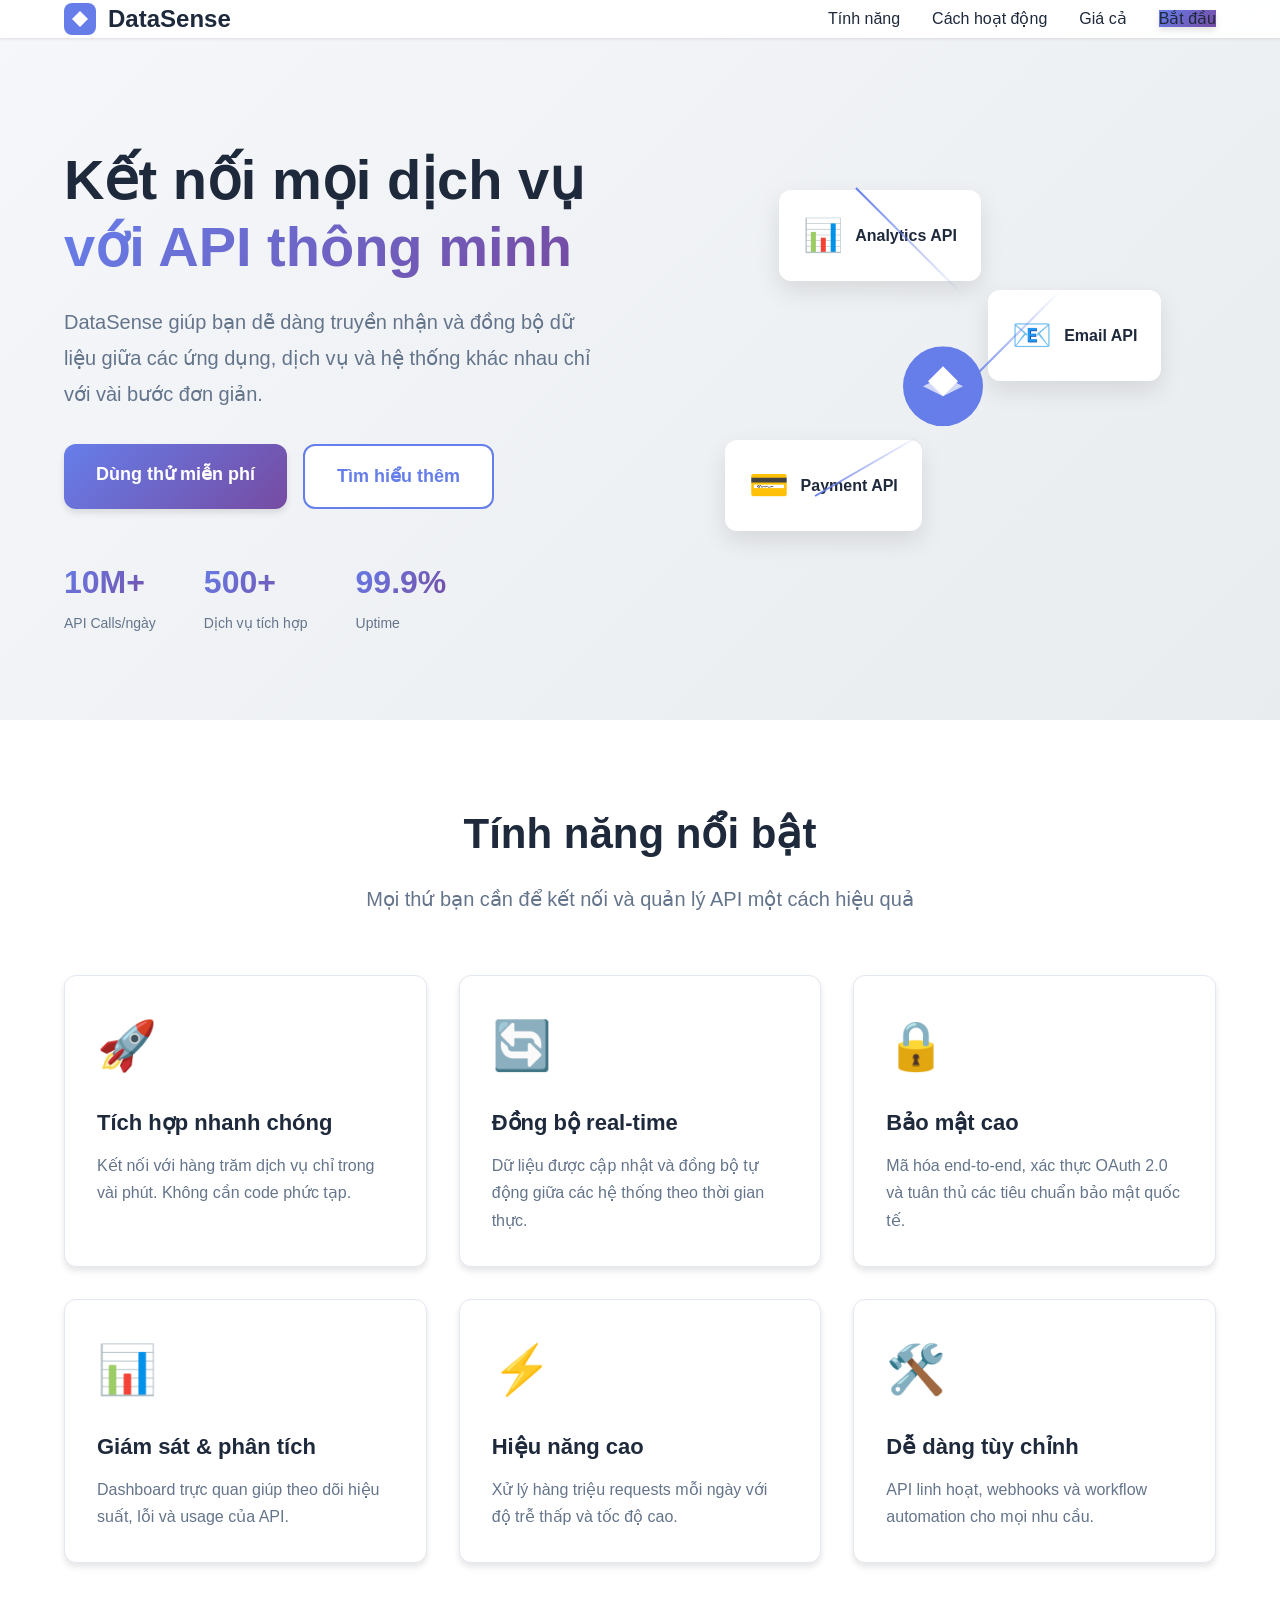
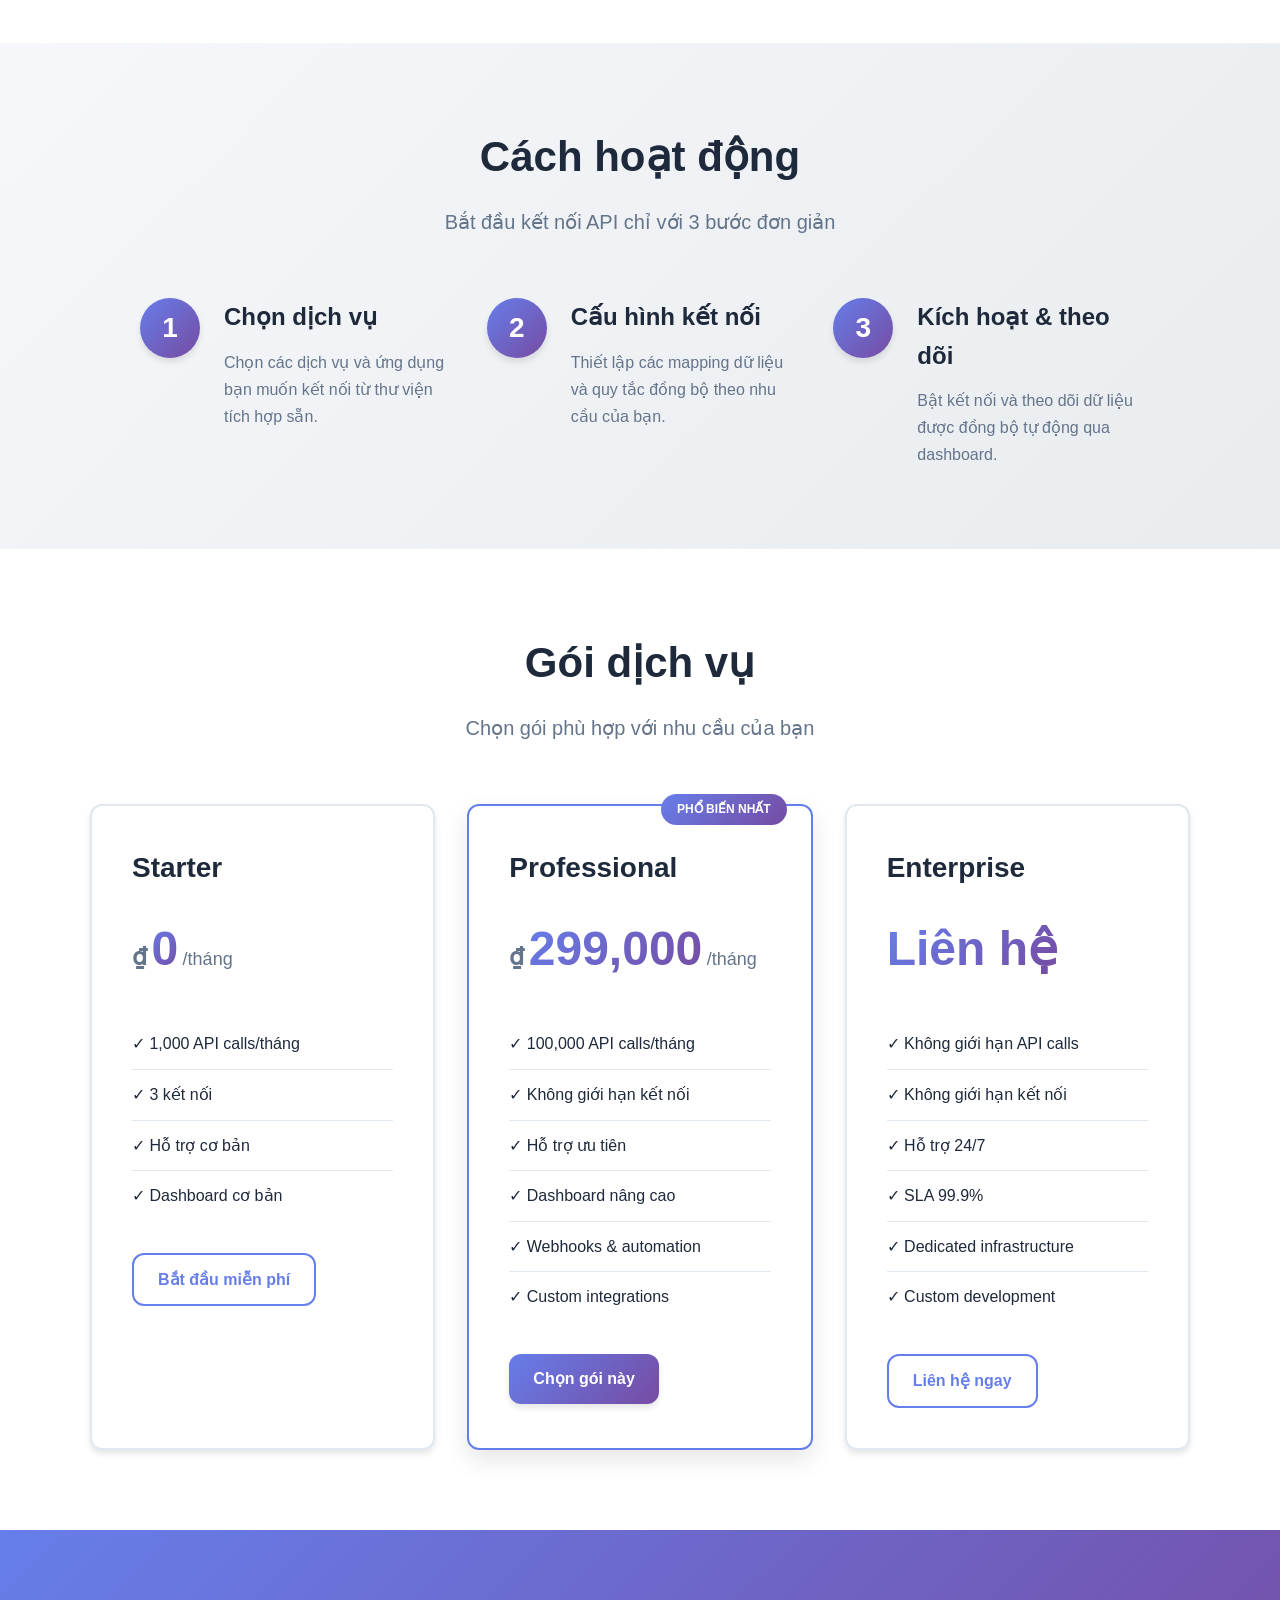
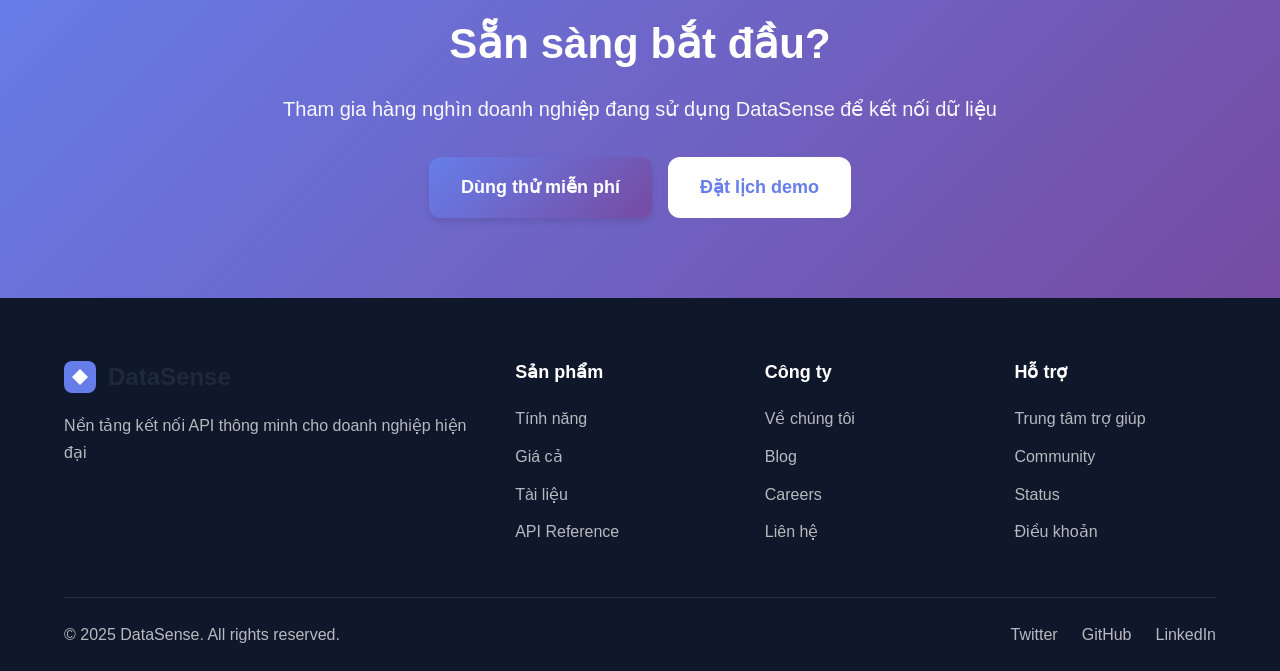
==== index.html @ d4fb87ed "Add modern landing page for DataSense API service - Create responsive landing page with modern desig" ====
<!DOCTYPE html>
<html lang="vi">
<head>
    <meta charset="UTF-8">
    <meta name="viewport" content="width=device-width, initial-scale=1.0">
    <meta name="description" content="Nền tảng kết nối API giúp liên kết và đồng bộ dữ liệu giữa nhiều dịch vụ một cách dễ dàng">
    <title>DataSense - Kết nối API thông minh</title>
    <link rel="stylesheet" href="styles.css">
</head>
<body>
    <!-- Header -->
    <header>
        <nav class="container">
            <div class="logo">
                <svg width="32" height="32" viewBox="0 0 32 32" fill="none">
                    <rect width="32" height="32" rx="8" fill="url(#gradient)"/>
                    <path d="M16 8L24 16L16 24L8 16L16 8Z" fill="white"/>
                    <defs>
                        <linearGradient id="gradient" x1="0" y1="0" x2="32" y2="32">
                            <stop offset="0%" stop-color="#667eea"/>
                            <stop offset="100%" stop-color="#764ba2"/>
                        </linearGradient>
                    </defs>
                </svg>
                <span>DataSense</span>
            </div>
            <ul class="nav-links">
                <li><a href="#features">Tính năng</a></li>
                <li><a href="#how-it-works">Cách hoạt động</a></li>
                <li><a href="#pricing">Giá cả</a></li>
                <li><a href="#contact" class="btn-primary">Bắt đầu</a></li>
            </ul>
        </nav>
    </header>

    <!-- Hero Section -->
    <section class="hero">
        <div class="container">
            <div class="hero-content">
                <h1 class="hero-title">
                    Kết nối mọi dịch vụ<br>
                    <span class="gradient-text">với API thông minh</span>
                </h1>
                <p class="hero-description">
                    DataSense giúp bạn dễ dàng truyền nhận và đồng bộ dữ liệu giữa các ứng dụng,
                    dịch vụ và hệ thống khác nhau chỉ với vài bước đơn giản.
                </p>
                <div class="hero-buttons">
                    <a href="#contact" class="btn btn-primary btn-large">Dùng thử miễn phí</a>
                    <a href="#how-it-works" class="btn btn-secondary btn-large">Tìm hiểu thêm</a>
                </div>
                <div class="hero-stats">
                    <div class="stat">
                        <div class="stat-number">10M+</div>
                        <div class="stat-label">API Calls/ngày</div>
                    </div>
                    <div class="stat">
                        <div class="stat-number">500+</div>
                        <div class="stat-label">Dịch vụ tích hợp</div>
                    </div>
                    <div class="stat">
                        <div class="stat-number">99.9%</div>
                        <div class="stat-label">Uptime</div>
                    </div>
                </div>
            </div>
            <div class="hero-visual">
                <div class="floating-card card-1">
                    <div class="card-icon">📊</div>
                    <div class="card-text">Analytics API</div>
                </div>
                <div class="floating-card card-2">
                    <div class="card-icon">💳</div>
                    <div class="card-text">Payment API</div>
                </div>
                <div class="floating-card card-3">
                    <div class="card-icon">📧</div>
                    <div class="card-text">Email API</div>
                </div>
                <div class="connection-line line-1"></div>
                <div class="connection-line line-2"></div>
                <div class="connection-line line-3"></div>
                <div class="center-hub">
                    <svg width="80" height="80" viewBox="0 0 80 80" fill="none">
                        <circle cx="40" cy="40" r="40" fill="url(#hubGradient)"/>
                        <path d="M40 20L55 35L40 50L25 35L40 20Z" fill="white"/>
                        <path d="M40 30L60 40L40 50L20 40L40 30Z" fill="white" opacity="0.7"/>
                        <defs>
                            <linearGradient id="hubGradient" x1="0" y1="0" x2="80" y2="80">
                                <stop offset="0%" stop-color="#667eea"/>
                                <stop offset="100%" stop-color="#764ba2"/>
                            </linearGradient>
                        </defs>
                    </svg>
                </div>
            </div>
        </div>
    </section>

    <!-- Features Section -->
    <section id="features" class="features">
        <div class="container">
            <h2 class="section-title">Tính năng nổi bật</h2>
            <p class="section-description">
                Mọi thứ bạn cần để kết nối và quản lý API một cách hiệu quả
            </p>
            <div class="features-grid">
                <div class="feature-card">
                    <div class="feature-icon">🚀</div>
                    <h3>Tích hợp nhanh chóng</h3>
                    <p>Kết nối với hàng trăm dịch vụ chỉ trong vài phút. Không cần code phức tạp.</p>
                </div>
                <div class="feature-card">
                    <div class="feature-icon">🔄</div>
                    <h3>Đồng bộ real-time</h3>
                    <p>Dữ liệu được cập nhật và đồng bộ tự động giữa các hệ thống theo thời gian thực.</p>
                </div>
                <div class="feature-card">
                    <div class="feature-icon">🔒</div>
                    <h3>Bảo mật cao</h3>
                    <p>Mã hóa end-to-end, xác thực OAuth 2.0 và tuân thủ các tiêu chuẩn bảo mật quốc tế.</p>
                </div>
                <div class="feature-card">
                    <div class="feature-icon">📊</div>
                    <h3>Giám sát & phân tích</h3>
                    <p>Dashboard trực quan giúp theo dõi hiệu suất, lỗi và usage của API.</p>
                </div>
                <div class="feature-card">
                    <div class="feature-icon">⚡</div>
                    <h3>Hiệu năng cao</h3>
                    <p>Xử lý hàng triệu requests mỗi ngày với độ trễ thấp và tốc độ cao.</p>
                </div>
                <div class="feature-card">
                    <div class="feature-icon">🛠️</div>
                    <h3>Dễ dàng tùy chỉnh</h3>
                    <p>API linh hoạt, webhooks và workflow automation cho mọi nhu cầu.</p>
                </div>
            </div>
        </div>
    </section>

    <!-- How It Works Section -->
    <section id="how-it-works" class="how-it-works">
        <div class="container">
            <h2 class="section-title">Cách hoạt động</h2>
            <p class="section-description">
                Bắt đầu kết nối API chỉ với 3 bước đơn giản
            </p>
            <div class="steps">
                <div class="step">
                    <div class="step-number">1</div>
                    <div class="step-content">
                        <h3>Chọn dịch vụ</h3>
                        <p>Chọn các dịch vụ và ứng dụng bạn muốn kết nối từ thư viện tích hợp sẵn.</p>
                    </div>
                </div>
                <div class="step">
                    <div class="step-number">2</div>
                    <div class="step-content">
                        <h3>Cấu hình kết nối</h3>
                        <p>Thiết lập các mapping dữ liệu và quy tắc đồng bộ theo nhu cầu của bạn.</p>
                    </div>
                </div>
                <div class="step">
                    <div class="step-number">3</div>
                    <div class="step-content">
                        <h3>Kích hoạt & theo dõi</h3>
                        <p>Bật kết nối và theo dõi dữ liệu được đồng bộ tự động qua dashboard.</p>
                    </div>
                </div>
            </div>
        </div>
    </section>

    <!-- Pricing Section -->
    <section id="pricing" class="pricing">
        <div class="container">
            <h2 class="section-title">Gói dịch vụ</h2>
            <p class="section-description">
                Chọn gói phù hợp với nhu cầu của bạn
            </p>
            <div class="pricing-grid">
                <div class="pricing-card">
                    <h3>Starter</h3>
                    <div class="price">
                        <span class="currency">₫</span>
                        <span class="amount">0</span>
                        <span class="period">/tháng</span>
                    </div>
                    <ul class="features-list">
                        <li>✓ 1,000 API calls/tháng</li>
                        <li>✓ 3 kết nối</li>
                        <li>✓ Hỗ trợ cơ bản</li>
                        <li>✓ Dashboard cơ bản</li>
                    </ul>
                    <a href="#contact" class="btn btn-secondary">Bắt đầu miễn phí</a>
                </div>
                <div class="pricing-card featured">
                    <div class="badge">Phổ biến nhất</div>
                    <h3>Professional</h3>
                    <div class="price">
                        <span class="currency">₫</span>
                        <span class="amount">299,000</span>
                        <span class="period">/tháng</span>
                    </div>
                    <ul class="features-list">
                        <li>✓ 100,000 API calls/tháng</li>
                        <li>✓ Không giới hạn kết nối</li>
                        <li>✓ Hỗ trợ ưu tiên</li>
                        <li>✓ Dashboard nâng cao</li>
                        <li>✓ Webhooks & automation</li>
                        <li>✓ Custom integrations</li>
                    </ul>
                    <a href="#contact" class="btn btn-primary">Chọn gói này</a>
                </div>
                <div class="pricing-card">
                    <h3>Enterprise</h3>
                    <div class="price">
                        <span class="amount">Liên hệ</span>
                    </div>
                    <ul class="features-list">
                        <li>✓ Không giới hạn API calls</li>
                        <li>✓ Không giới hạn kết nối</li>
                        <li>✓ Hỗ trợ 24/7</li>
                        <li>✓ SLA 99.9%</li>
                        <li>✓ Dedicated infrastructure</li>
                        <li>✓ Custom development</li>
                    </ul>
                    <a href="#contact" class="btn btn-secondary">Liên hệ ngay</a>
                </div>
            </div>
        </div>
    </section>

    <!-- CTA Section -->
    <section id="contact" class="cta">
        <div class="container">
            <h2>Sẵn sàng bắt đầu?</h2>
            <p>Tham gia hàng nghìn doanh nghiệp đang sử dụng DataSense để kết nối dữ liệu</p>
            <div class="cta-buttons">
                <a href="#" class="btn btn-primary btn-large">Dùng thử miễn phí</a>
                <a href="#" class="btn btn-white btn-large">Đặt lịch demo</a>
            </div>
        </div>
    </section>

    <!-- Footer -->
    <footer>
        <div class="container">
            <div class="footer-content">
                <div class="footer-section">
                    <div class="logo">
                        <svg width="32" height="32" viewBox="0 0 32 32" fill="none">
                            <rect width="32" height="32" rx="8" fill="url(#footerGradient)"/>
                            <path d="M16 8L24 16L16 24L8 16L16 8Z" fill="white"/>
                            <defs>
                                <linearGradient id="footerGradient" x1="0" y1="0" x2="32" y2="32">
                                    <stop offset="0%" stop-color="#667eea"/>
                                    <stop offset="100%" stop-color="#764ba2"/>
                                </linearGradient>
                            </defs>
                        </svg>
                        <span>DataSense</span>
                    </div>
                    <p>Nền tảng kết nối API thông minh cho doanh nghiệp hiện đại</p>
                </div>
                <div class="footer-section">
                    <h4>Sản phẩm</h4>
                    <ul>
                        <li><a href="#features">Tính năng</a></li>
                        <li><a href="#pricing">Giá cả</a></li>
                        <li><a href="#">Tài liệu</a></li>
                        <li><a href="#">API Reference</a></li>
                    </ul>
                </div>
                <div class="footer-section">
                    <h4>Công ty</h4>
                    <ul>
                        <li><a href="#">Về chúng tôi</a></li>
                        <li><a href="#">Blog</a></li>
                        <li><a href="#">Careers</a></li>
                        <li><a href="#">Liên hệ</a></li>
                    </ul>
                </div>
                <div class="footer-section">
                    <h4>Hỗ trợ</h4>
                    <ul>
                        <li><a href="#">Trung tâm trợ giúp</a></li>
                        <li><a href="#">Community</a></li>
                        <li><a href="#">Status</a></li>
                        <li><a href="#">Điều khoản</a></li>
                    </ul>
                </div>
            </div>
            <div class="footer-bottom">
                <p>&copy; 2025 DataSense. All rights reserved.</p>
                <div class="social-links">
                    <a href="#">Twitter</a>
                    <a href="#">GitHub</a>
                    <a href="#">LinkedIn</a>
                </div>
            </div>
        </div>
    </footer>

    <script src="script.js"></script>
</body>
</html>
---- styles.css ----
/* Reset & Base Styles */
* {
    margin: 0;
    padding: 0;
    box-sizing: border-box;
}

:root {
    --primary-color: #667eea;
    --secondary-color: #764ba2;
    --dark-bg: #0f172a;
    --light-bg: #f8fafc;
    --text-dark: #1e293b;
    --text-light: #64748b;
    --white: #ffffff;
    --border-radius: 12px;
    --shadow-sm: 0 1px 3px rgba(0, 0, 0, 0.1);
    --shadow-md: 0 4px 6px rgba(0, 0, 0, 0.1);
    --shadow-lg: 0 10px 25px rgba(0, 0, 0, 0.1);
    --shadow-xl: 0 20px 40px rgba(0, 0, 0, 0.15);
}

body {
    font-family: -apple-system, BlinkMacSystemFont, 'Segoe UI', Roboto, 'Helvetica Neue', Arial, sans-serif;
    line-height: 1.6;
    color: var(--text-dark);
    background: var(--white);
    overflow-x: hidden;
}

.container {
    max-width: 1200px;
    margin: 0 auto;
    padding: 0 24px;
}

/* Header & Navigation */
header {
    position: fixed;
    top: 0;
    left: 0;
    right: 0;
    background: rgba(255, 255, 255, 0.95);
    backdrop-filter: blur(10px);
    box-shadow: var(--shadow-sm);
    z-index: 1000;
    transition: all 0.3s ease;
}

nav {
    display: flex;
    justify-content: space-between;
    align-items: center;
    padding: 16px 24px;
}

.logo {
    display: flex;
    align-items: center;
    gap: 12px;
    font-size: 24px;
    font-weight: 700;
    color: var(--text-dark);
}

.nav-links {
    display: flex;
    list-style: none;
    gap: 32px;
    align-items: center;
}

.nav-links a {
    text-decoration: none;
    color: var(--text-dark);
    font-weight: 500;
    transition: color 0.3s ease;
}

.nav-links a:hover {
    color: var(--primary-color);
}

/* Buttons */
.btn {
    display: inline-block;
    padding: 12px 24px;
    border-radius: var(--border-radius);
    text-decoration: none;
    font-weight: 600;
    transition: all 0.3s ease;
    border: none;
    cursor: pointer;
    text-align: center;
}

.btn-primary {
    background: linear-gradient(135deg, var(--primary-color), var(--secondary-color));
    color: var(--white);
    box-shadow: var(--shadow-md);
}

.btn-primary:hover {
    transform: translateY(-2px);
    box-shadow: var(--shadow-lg);
}

.btn-secondary {
    background: var(--white);
    color: var(--primary-color);
    border: 2px solid var(--primary-color);
}

.btn-secondary:hover {
    background: var(--primary-color);
    color: var(--white);
}

.btn-white {
    background: var(--white);
    color: var(--primary-color);
}

.btn-white:hover {
    background: rgba(255, 255, 255, 0.9);
}

.btn-large {
    padding: 16px 32px;
    font-size: 18px;
}

/* Hero Section */
.hero {
    padding: 140px 0 80px;
    background: linear-gradient(135deg, #f5f7fa 0%, #e9ecef 100%);
    position: relative;
    overflow: hidden;
}

.hero .container {
    display: grid;
    grid-template-columns: 1fr 1fr;
    gap: 60px;
    align-items: center;
}

.hero-title {
    font-size: 56px;
    font-weight: 800;
    line-height: 1.2;
    margin-bottom: 24px;
    color: var(--text-dark);
}

.gradient-text {
    background: linear-gradient(135deg, var(--primary-color), var(--secondary-color));
    -webkit-background-clip: text;
    -webkit-text-fill-color: transparent;
    background-clip: text;
}

.hero-description {
    font-size: 20px;
    color: var(--text-light);
    margin-bottom: 32px;
    line-height: 1.8;
}

.hero-buttons {
    display: flex;
    gap: 16px;
    margin-bottom: 48px;
}

.hero-stats {
    display: flex;
    gap: 48px;
}

.stat {
    text-align: left;
}

.stat-number {
    font-size: 32px;
    font-weight: 800;
    color: var(--text-dark);
    background: linear-gradient(135deg, var(--primary-color), var(--secondary-color));
    -webkit-background-clip: text;
    -webkit-text-fill-color: transparent;
    background-clip: text;
}

.stat-label {
    font-size: 14px;
    color: var(--text-light);
    margin-top: 4px;
}

/* Hero Visual */
.hero-visual {
    position: relative;
    height: 500px;
}

.center-hub {
    position: absolute;
    top: 50%;
    left: 50%;
    transform: translate(-50%, -50%);
    animation: pulse 3s ease-in-out infinite;
}

.floating-card {
    position: absolute;
    background: var(--white);
    padding: 20px 24px;
    border-radius: var(--border-radius);
    box-shadow: var(--shadow-lg);
    display: flex;
    align-items: center;
    gap: 12px;
    animation: float 3s ease-in-out infinite;
}

.card-1 {
    top: 10%;
    left: 20%;
    animation-delay: 0s;
}

.card-2 {
    top: 60%;
    left: 10%;
    animation-delay: 1s;
}

.card-3 {
    top: 30%;
    right: 10%;
    animation-delay: 2s;
}

.card-icon {
    font-size: 32px;
}

.card-text {
    font-weight: 600;
    color: var(--text-dark);
}

.connection-line {
    position: absolute;
    height: 2px;
    background: linear-gradient(90deg, var(--primary-color), transparent);
    transform-origin: center;
}

.line-1 {
    top: 20%;
    left: 30%;
    width: 150px;
    transform: rotate(45deg);
    animation: pulse-line 2s ease-in-out infinite;
}

.line-2 {
    top: 65%;
    left: 25%;
    width: 120px;
    transform: rotate(-30deg);
    animation: pulse-line 2s ease-in-out infinite 0.5s;
}

.line-3 {
    top: 40%;
    right: 25%;
    width: 140px;
    transform: rotate(-45deg);
    animation: pulse-line 2s ease-in-out infinite 1s;
}

/* Animations */
@keyframes float {
    0%, 100% {
        transform: translateY(0);
    }
    50% {
        transform: translateY(-20px);
    }
}

@keyframes pulse {
    0%, 100% {
        transform: translate(-50%, -50%) scale(1);
    }
    50% {
        transform: translate(-50%, -50%) scale(1.05);
    }
}

@keyframes pulse-line {
    0%, 100% {
        opacity: 0.3;
    }
    50% {
        opacity: 1;
    }
}

/* Sections */
section {
    padding: 80px 0;
}

.section-title {
    font-size: 42px;
    font-weight: 800;
    text-align: center;
    margin-bottom: 16px;
    color: var(--text-dark);
}

.section-description {
    font-size: 20px;
    color: var(--text-light);
    text-align: center;
    margin-bottom: 60px;
    max-width: 600px;
    margin-left: auto;
    margin-right: auto;
}

/* Features Section */
.features {
    background: var(--white);
}

.features-grid {
    display: grid;
    grid-template-columns: repeat(3, 1fr);
    gap: 32px;
}

.feature-card {
    padding: 32px;
    background: var(--white);
    border-radius: var(--border-radius);
    box-shadow: var(--shadow-md);
    transition: all 0.3s ease;
    border: 1px solid #e2e8f0;
}

.feature-card:hover {
    transform: translateY(-8px);
    box-shadow: var(--shadow-xl);
}

.feature-icon {
    font-size: 48px;
    margin-bottom: 20px;
}

.feature-card h3 {
    font-size: 22px;
    font-weight: 700;
    margin-bottom: 12px;
    color: var(--text-dark);
}

.feature-card p {
    color: var(--text-light);
    line-height: 1.7;
}

/* How It Works Section */
.how-it-works {
    background: linear-gradient(135deg, #f5f7fa 0%, #e9ecef 100%);
}

.steps {
    display: flex;
    gap: 40px;
    max-width: 1000px;
    margin: 0 auto;
}

.step {
    flex: 1;
    display: flex;
    gap: 24px;
}

.step-number {
    width: 60px;
    height: 60px;
    border-radius: 50%;
    background: linear-gradient(135deg, var(--primary-color), var(--secondary-color));
    color: var(--white);
    display: flex;
    align-items: center;
    justify-content: center;
    font-size: 28px;
    font-weight: 800;
    flex-shrink: 0;
    box-shadow: var(--shadow-md);
}

.step-content h3 {
    font-size: 24px;
    font-weight: 700;
    margin-bottom: 12px;
    color: var(--text-dark);
}

.step-content p {
    color: var(--text-light);
    line-height: 1.7;
}

/* Pricing Section */
.pricing {
    background: var(--white);
}

.pricing-grid {
    display: grid;
    grid-template-columns: repeat(3, 1fr);
    gap: 32px;
    max-width: 1100px;
    margin: 0 auto;
}

.pricing-card {
    padding: 40px;
    background: var(--white);
    border-radius: var(--border-radius);
    box-shadow: var(--shadow-md);
    border: 2px solid #e2e8f0;
    position: relative;
    transition: all 0.3s ease;
}

.pricing-card:hover {
    transform: translateY(-8px);
    box-shadow: var(--shadow-xl);
}

.pricing-card.featured {
    border-color: var(--primary-color);
    box-shadow: var(--shadow-lg);
    transform: scale(1.05);
}

.pricing-card.featured:hover {
    transform: scale(1.05) translateY(-8px);
}

.badge {
    position: absolute;
    top: -12px;
    right: 24px;
    background: linear-gradient(135deg, var(--primary-color), var(--secondary-color));
    color: var(--white);
    padding: 6px 16px;
    border-radius: 20px;
    font-size: 12px;
    font-weight: 700;
    text-transform: uppercase;
}

.pricing-card h3 {
    font-size: 28px;
    font-weight: 700;
    margin-bottom: 20px;
    color: var(--text-dark);
}

.price {
    margin-bottom: 32px;
}

.currency {
    font-size: 24px;
    font-weight: 600;
    color: var(--text-light);
}

.amount {
    font-size: 48px;
    font-weight: 800;
    background: linear-gradient(135deg, var(--primary-color), var(--secondary-color));
    -webkit-background-clip: text;
    -webkit-text-fill-color: transparent;
    background-clip: text;
}

.period {
    font-size: 18px;
    color: var(--text-light);
}

.features-list {
    list-style: none;
    margin-bottom: 32px;
}

.features-list li {
    padding: 12px 0;
    color: var(--text-dark);
    border-bottom: 1px solid #e2e8f0;
}

.features-list li:last-child {
    border-bottom: none;
}

/* CTA Section */
.cta {
    background: linear-gradient(135deg, var(--primary-color), var(--secondary-color));
    color: var(--white);
    text-align: center;
}

.cta h2 {
    font-size: 42px;
    font-weight: 800;
    margin-bottom: 16px;
}

.cta p {
    font-size: 20px;
    margin-bottom: 32px;
    opacity: 0.95;
}

.cta-buttons {
    display: flex;
    gap: 16px;
    justify-content: center;
}

/* Footer */
footer {
    background: var(--dark-bg);
    color: var(--white);
    padding: 60px 0 24px;
}

.footer-content {
    display: grid;
    grid-template-columns: 2fr 1fr 1fr 1fr;
    gap: 48px;
    margin-bottom: 40px;
}

.footer-section h4 {
    font-size: 18px;
    font-weight: 700;
    margin-bottom: 20px;
}

.footer-section p {
    color: rgba(255, 255, 255, 0.7);
    line-height: 1.7;
    margin-top: 16px;
}

.footer-section ul {
    list-style: none;
}

.footer-section ul li {
    margin-bottom: 12px;
}

.footer-section ul li a {
    color: rgba(255, 255, 255, 0.7);
    text-decoration: none;
    transition: color 0.3s ease;
}

.footer-section ul li a:hover {
    color: var(--white);
}

.footer-bottom {
    display: flex;
    justify-content: space-between;
    align-items: center;
    padding-top: 24px;
    border-top: 1px solid rgba(255, 255, 255, 0.1);
}

.footer-bottom p {
    color: rgba(255, 255, 255, 0.7);
}

.social-links {
    display: flex;
    gap: 24px;
}

.social-links a {
    color: rgba(255, 255, 255, 0.7);
    text-decoration: none;
    transition: color 0.3s ease;
}

.social-links a:hover {
    color: var(--white);
}

/* Responsive Design */
@media (max-width: 768px) {
    .nav-links {
        display: none;
    }

    .hero .container {
        grid-template-columns: 1fr;
        gap: 40px;
    }

    .hero-visual {
        display: none;
    }

    .hero-title {
        font-size: 36px;
    }

    .hero-description {
        font-size: 18px;
    }

    .hero-buttons {
        flex-direction: column;
    }

    .hero-stats {
        gap: 24px;
    }

    .features-grid {
        grid-template-columns: 1fr;
        gap: 24px;
    }

    .steps {
        flex-direction: column;
        gap: 32px;
    }

    .pricing-grid {
        grid-template-columns: 1fr;
        gap: 24px;
    }

    .pricing-card.featured {
        transform: scale(1);
    }

    .footer-content {
        grid-template-columns: 1fr;
        gap: 32px;
    }

    .footer-bottom {
        flex-direction: column;
        gap: 16px;
        text-align: center;
    }

    .section-title {
        font-size: 32px;
    }

    .section-description {
        font-size: 18px;
    }
}

@media (min-width: 769px) and (max-width: 1024px) {
    .features-grid {
        grid-template-columns: repeat(2, 1fr);
    }

    .pricing-grid {
        grid-template-columns: repeat(2, 1fr);
    }

    .hero-title {
        font-size: 42px;
    }
}
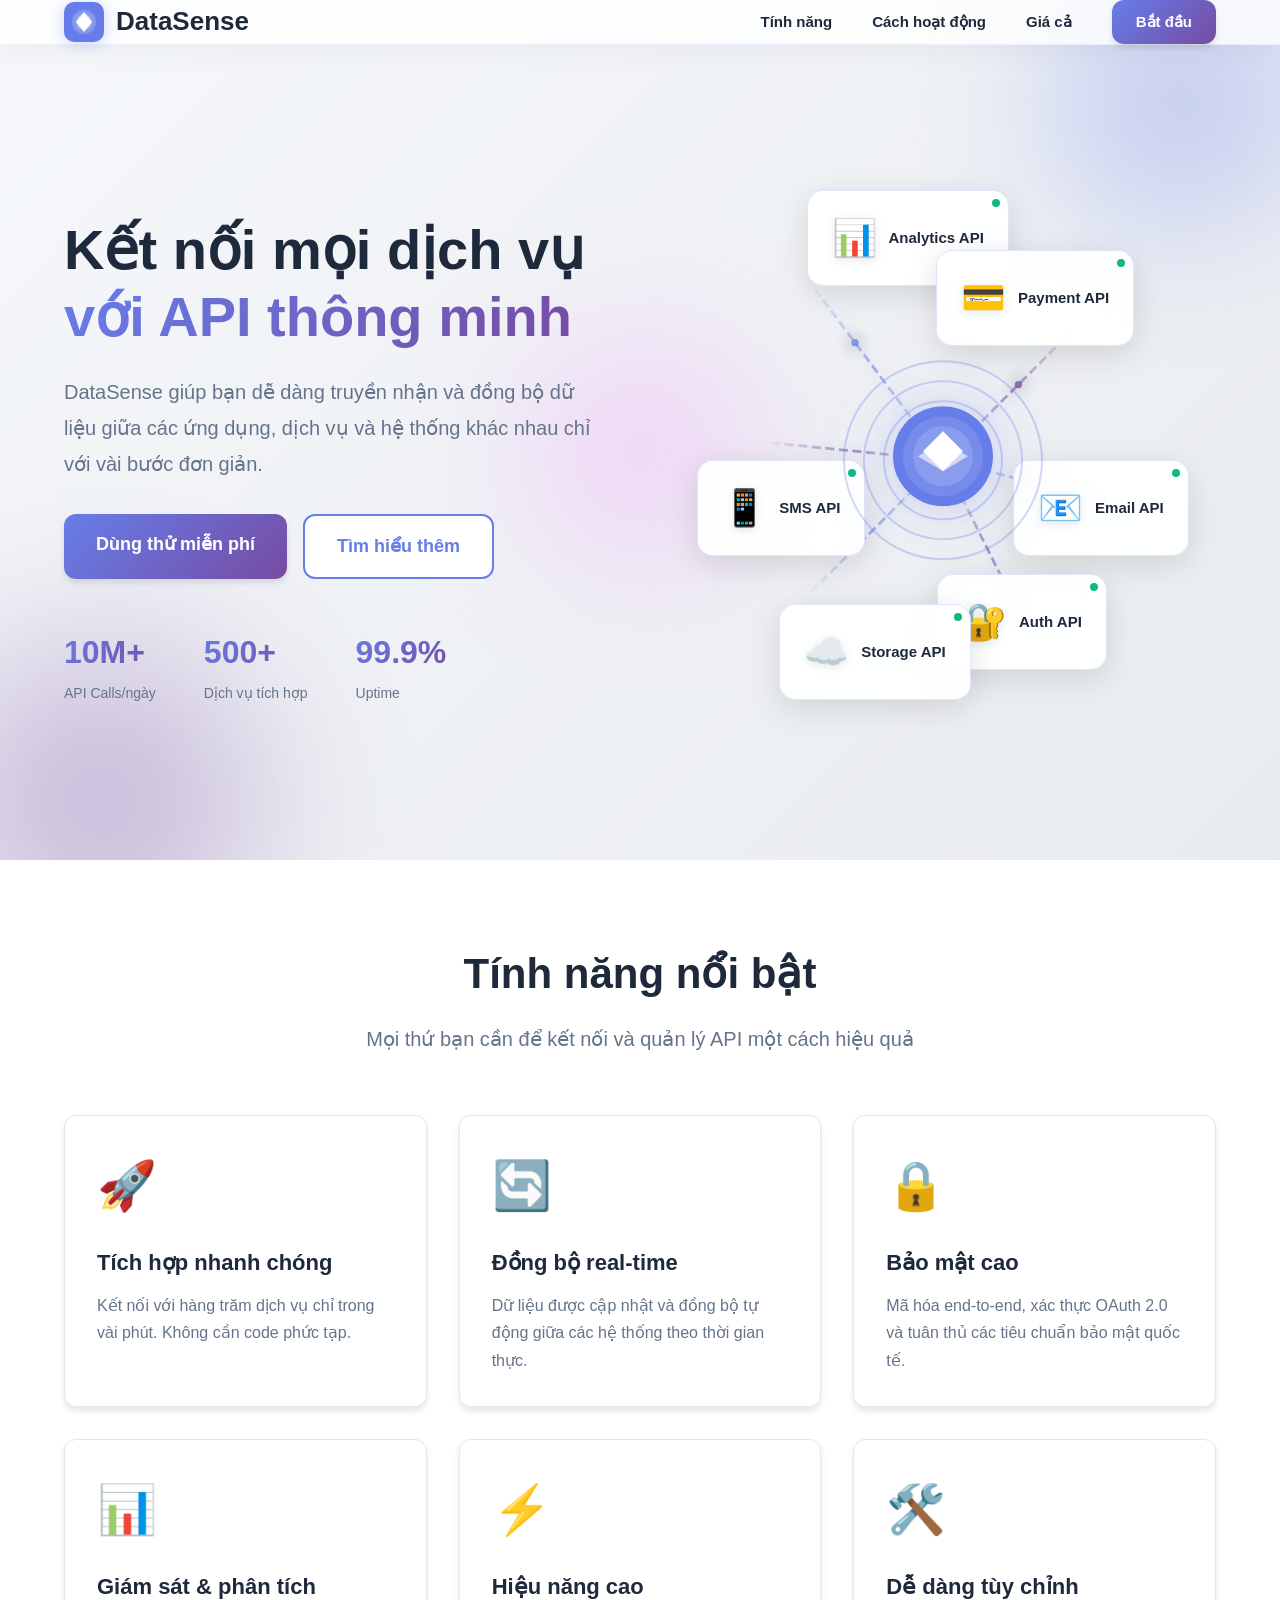
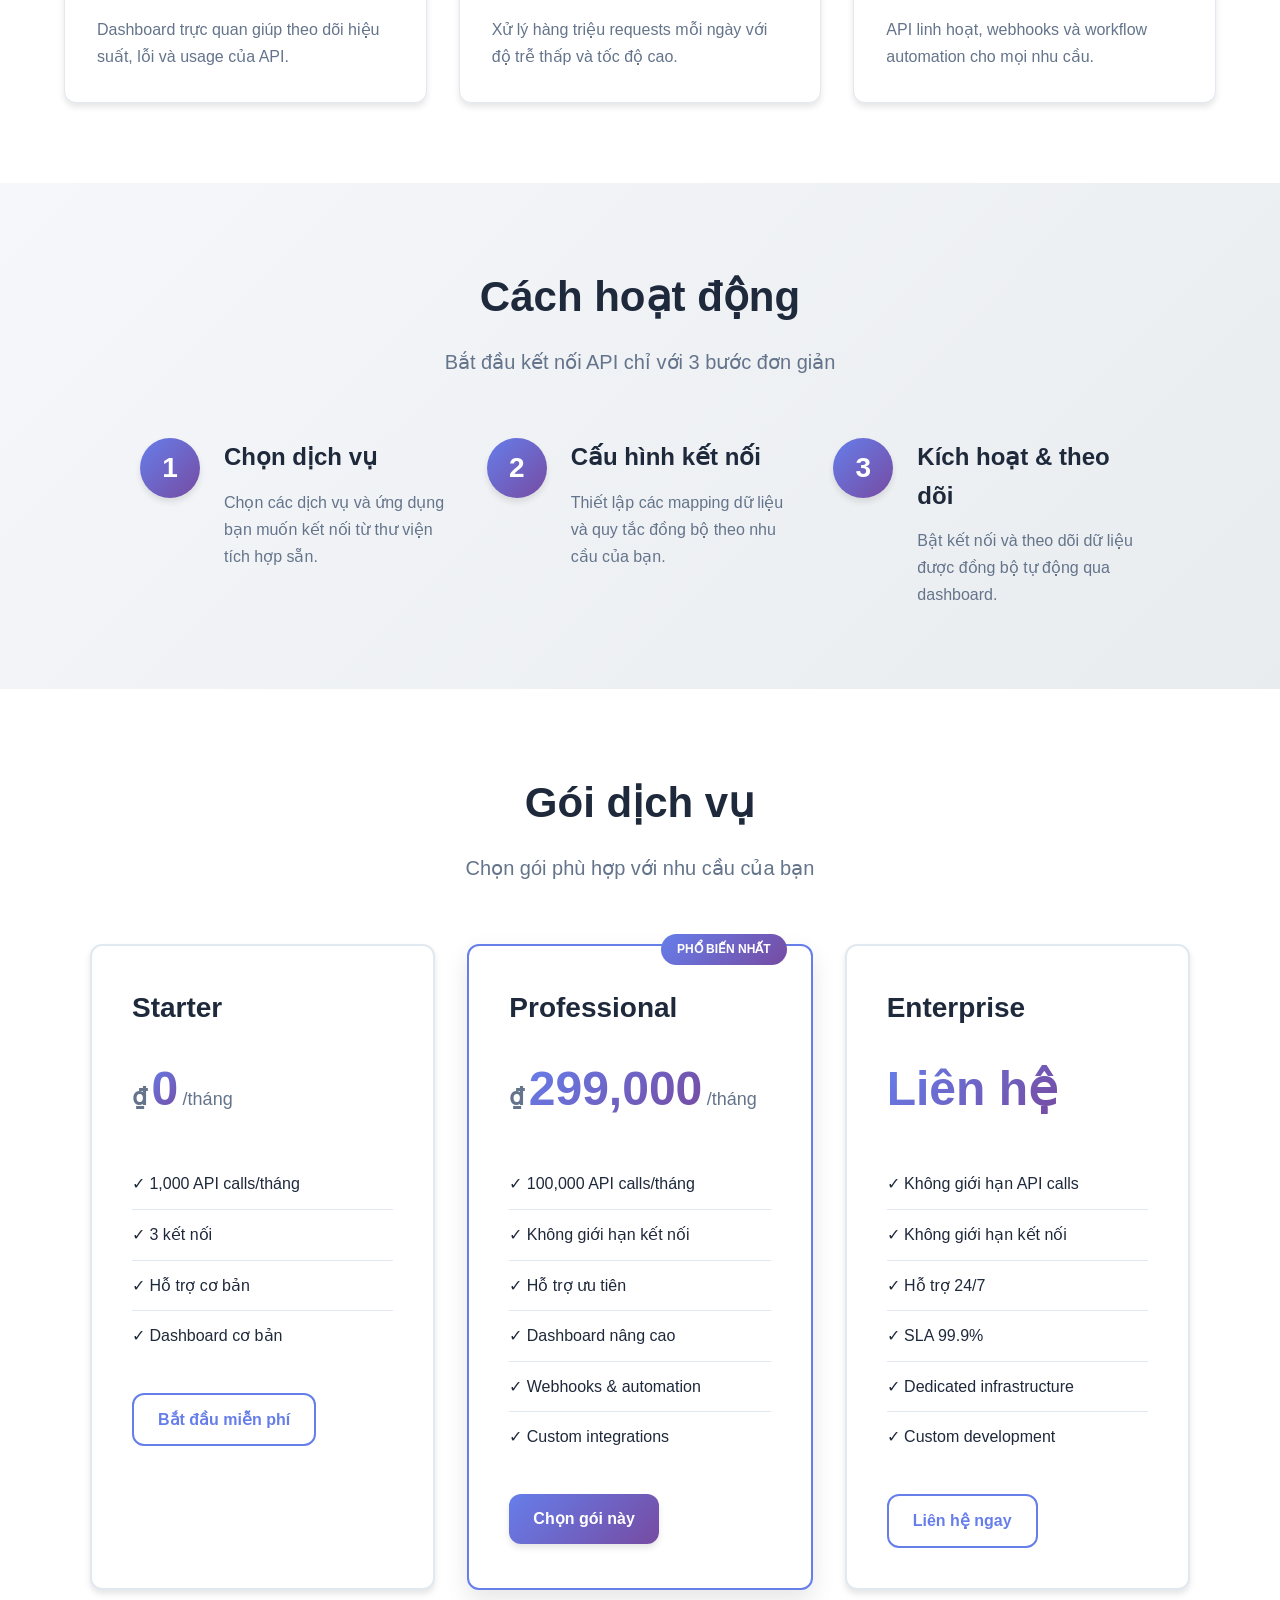
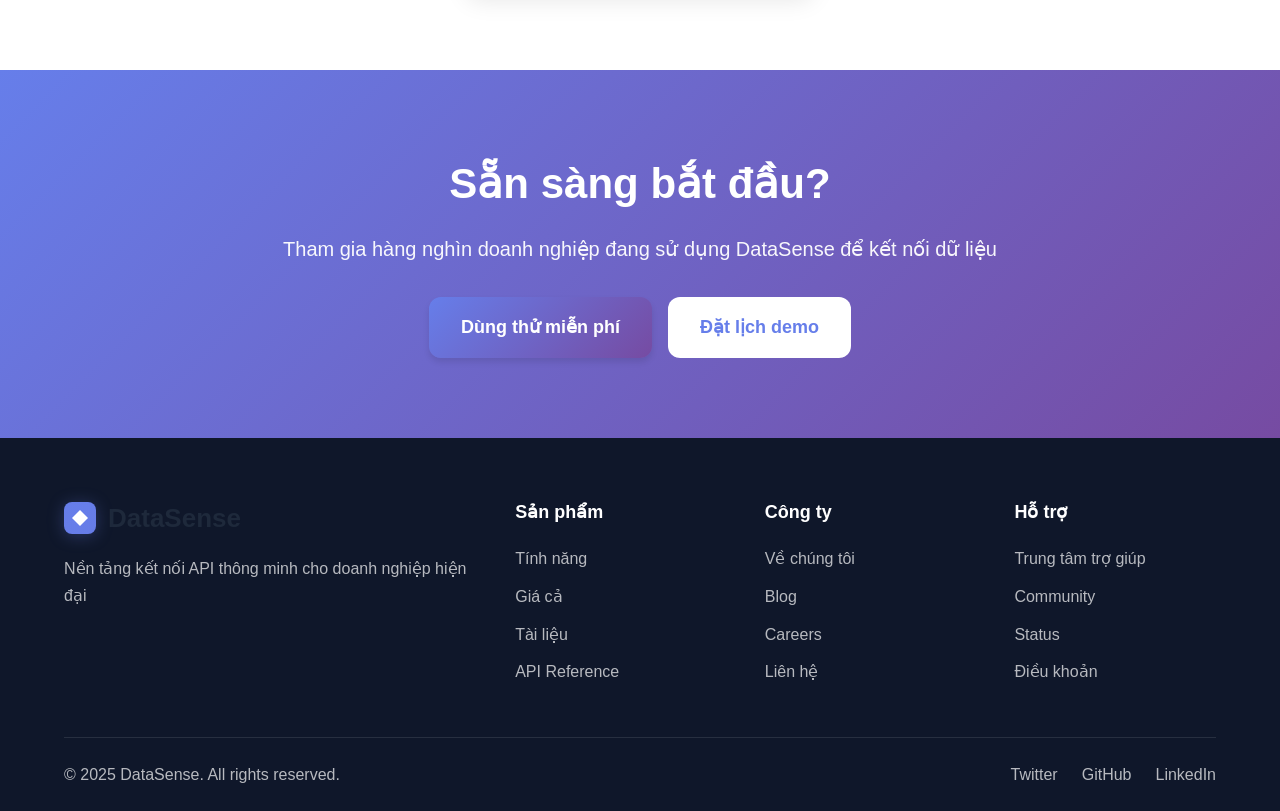
==== commit 88504d41: "Improve navigation, animations, and visual effects Header Improvements: - Enhanced nav header with g" ====
--- a/index.html
+++ b/index.html
@@ -8,15 +8,24 @@
     <link rel="stylesheet" href="styles.css">
 </head>
 <body>
+    <!-- Animated Background -->
+    <div class="animated-background">
+        <div class="gradient-orb orb-1"></div>
+        <div class="gradient-orb orb-2"></div>
+        <div class="gradient-orb orb-3"></div>
+    </div>
+
     <!-- Header -->
     <header>
         <nav class="container">
             <div class="logo">
-                <svg width="32" height="32" viewBox="0 0 32 32" fill="none">
-                    <rect width="32" height="32" rx="8" fill="url(#gradient)"/>
-                    <path d="M16 8L24 16L16 24L8 16L16 8Z" fill="white"/>
+                <svg width="40" height="40" viewBox="0 0 40 40" fill="none">
+                    <rect width="40" height="40" rx="10" fill="url(#gradient)"/>
+                    <circle cx="20" cy="20" r="12" fill="white" opacity="0.2"/>
+                    <circle cx="20" cy="20" r="8" fill="white" opacity="0.3"/>
+                    <path d="M20 10L28 20L20 30L12 20L20 10Z" fill="white"/>
                     <defs>
-                        <linearGradient id="gradient" x1="0" y1="0" x2="32" y2="32">
+                        <linearGradient id="gradient" x1="0" y1="0" x2="40" y2="40">
                             <stop offset="0%" stop-color="#667eea"/>
                             <stop offset="100%" stop-color="#764ba2"/>
                         </linearGradient>
@@ -25,11 +34,16 @@
                 <span>DataSense</span>
             </div>
             <ul class="nav-links">
-                <li><a href="#features">Tính năng</a></li>
-                <li><a href="#how-it-works">Cách hoạt động</a></li>
-                <li><a href="#pricing">Giá cả</a></li>
-                <li><a href="#contact" class="btn-primary">Bắt đầu</a></li>
+                <li><a href="#features" class="nav-link">Tính năng</a></li>
+                <li><a href="#how-it-works" class="nav-link">Cách hoạt động</a></li>
+                <li><a href="#pricing" class="nav-link">Giá cả</a></li>
+                <li><a href="#contact" class="btn btn-primary nav-cta">Bắt đầu</a></li>
             </ul>
+            <button class="mobile-menu-toggle" aria-label="Menu">
+                <span></span>
+                <span></span>
+                <span></span>
+            </button>
         </nav>
     </header>
 
@@ -65,28 +79,99 @@
                 </div>
             </div>
             <div class="hero-visual">
-                <div class="floating-card card-1">
+                <!-- API Cards -->
+                <div class="floating-card card-1" data-card="1">
                     <div class="card-icon">📊</div>
                     <div class="card-text">Analytics API</div>
-                </div>
-                <div class="floating-card card-2">
+                    <div class="card-pulse"></div>
+                </div>
+                <div class="floating-card card-2" data-card="2">
                     <div class="card-icon">💳</div>
                     <div class="card-text">Payment API</div>
-                </div>
-                <div class="floating-card card-3">
+                    <div class="card-pulse"></div>
+                </div>
+                <div class="floating-card card-3" data-card="3">
                     <div class="card-icon">📧</div>
                     <div class="card-text">Email API</div>
-                </div>
-                <div class="connection-line line-1"></div>
-                <div class="connection-line line-2"></div>
-                <div class="connection-line line-3"></div>
+                    <div class="card-pulse"></div>
+                </div>
+                <div class="floating-card card-4" data-card="4">
+                    <div class="card-icon">🔐</div>
+                    <div class="card-text">Auth API</div>
+                    <div class="card-pulse"></div>
+                </div>
+                <div class="floating-card card-5" data-card="5">
+                    <div class="card-icon">☁️</div>
+                    <div class="card-text">Storage API</div>
+                    <div class="card-pulse"></div>
+                </div>
+                <div class="floating-card card-6" data-card="6">
+                    <div class="card-icon">📱</div>
+                    <div class="card-text">SMS API</div>
+                    <div class="card-pulse"></div>
+                </div>
+
+                <!-- Connection Lines -->
+                <svg class="connection-svg" viewBox="0 0 600 600">
+                    <defs>
+                        <linearGradient id="lineGradient1" x1="0%" y1="0%" x2="100%" y2="0%">
+                            <stop offset="0%" stop-color="#667eea" stop-opacity="0"/>
+                            <stop offset="50%" stop-color="#667eea" stop-opacity="1"/>
+                            <stop offset="100%" stop-color="#667eea" stop-opacity="0"/>
+                        </linearGradient>
+                        <linearGradient id="lineGradient2" x1="0%" y1="0%" x2="100%" y2="0%">
+                            <stop offset="0%" stop-color="#764ba2" stop-opacity="0"/>
+                            <stop offset="50%" stop-color="#764ba2" stop-opacity="1"/>
+                            <stop offset="100%" stop-color="#764ba2" stop-opacity="0"/>
+                        </linearGradient>
+                    </defs>
+                    <g class="lines-group">
+                        <line class="connection-line line-1" x1="300" y1="300" x2="150" y2="100" stroke="url(#lineGradient1)"/>
+                        <line class="connection-line line-2" x1="300" y1="300" x2="450" y2="150" stroke="url(#lineGradient2)"/>
+                        <line class="connection-line line-3" x1="300" y1="300" x2="500" y2="350" stroke="url(#lineGradient1)"/>
+                        <line class="connection-line line-4" x1="300" y1="300" x2="400" y2="500" stroke="url(#lineGradient2)"/>
+                        <line class="connection-line line-5" x1="300" y1="300" x2="150" y2="450" stroke="url(#lineGradient1)"/>
+                        <line class="connection-line line-6" x1="300" y1="300" x2="100" y2="280" stroke="url(#lineGradient2)"/>
+
+                        <!-- Animated particles -->
+                        <circle class="particle particle-1" r="4" fill="#667eea">
+                            <animateMotion dur="3s" repeatCount="indefinite">
+                                <mpath href="#path1"/>
+                            </animateMotion>
+                        </circle>
+                        <circle class="particle particle-2" r="4" fill="#764ba2">
+                            <animateMotion dur="3.5s" repeatCount="indefinite">
+                                <mpath href="#path2"/>
+                            </animateMotion>
+                        </circle>
+                        <circle class="particle particle-3" r="4" fill="#667eea">
+                            <animateMotion dur="4s" repeatCount="indefinite">
+                                <mpath href="#path3"/>
+                            </animateMotion>
+                        </circle>
+                    </g>
+
+                    <!-- Paths for particle animation -->
+                    <path id="path1" d="M 300 300 L 150 100" fill="none" stroke="none"/>
+                    <path id="path2" d="M 300 300 L 450 150" fill="none" stroke="none"/>
+                    <path id="path3" d="M 300 300 L 500 350" fill="none" stroke="none"/>
+                </svg>
+
+                <!-- Center Hub -->
                 <div class="center-hub">
-                    <svg width="80" height="80" viewBox="0 0 80 80" fill="none">
-                        <circle cx="40" cy="40" r="40" fill="url(#hubGradient)"/>
-                        <path d="M40 20L55 35L40 50L25 35L40 20Z" fill="white"/>
-                        <path d="M40 30L60 40L40 50L20 40L40 30Z" fill="white" opacity="0.7"/>
+                    <div class="hub-rings">
+                        <div class="hub-ring ring-1"></div>
+                        <div class="hub-ring ring-2"></div>
+                        <div class="hub-ring ring-3"></div>
+                    </div>
+                    <svg width="100" height="100" viewBox="0 0 100 100" fill="none">
+                        <circle cx="50" cy="50" r="50" fill="url(#hubGradient)"/>
+                        <circle cx="50" cy="50" r="40" fill="white" opacity="0.1"/>
+                        <circle cx="50" cy="50" r="30" fill="white" opacity="0.15"/>
+                        <path d="M50 25L70 45L50 65L30 45L50 25Z" fill="white"/>
+                        <path d="M50 35L75 50L50 65L25 50L50 35Z" fill="white" opacity="0.6"/>
                         <defs>
-                            <linearGradient id="hubGradient" x1="0" y1="0" x2="80" y2="80">
+                            <linearGradient id="hubGradient" x1="0" y1="0" x2="100" y2="100">
                                 <stop offset="0%" stop-color="#667eea"/>
                                 <stop offset="100%" stop-color="#764ba2"/>
                             </linearGradient>
--- a/styles.css
+++ b/styles.css
@@ -26,6 +26,70 @@
     color: var(--text-dark);
     background: var(--white);
     overflow-x: hidden;
+    position: relative;
+}
+
+/* Animated Background */
+.animated-background {
+    position: fixed;
+    top: 0;
+    left: 0;
+    width: 100%;
+    height: 100%;
+    z-index: -1;
+    overflow: hidden;
+    background: linear-gradient(135deg, #f5f7fa 0%, #e9ecef 100%);
+}
+
+.gradient-orb {
+    position: absolute;
+    border-radius: 50%;
+    filter: blur(60px);
+    opacity: 0.4;
+    animation: float-orb 20s infinite ease-in-out;
+}
+
+.orb-1 {
+    width: 400px;
+    height: 400px;
+    background: radial-gradient(circle, #667eea 0%, transparent 70%);
+    top: -100px;
+    right: -100px;
+    animation-delay: 0s;
+}
+
+.orb-2 {
+    width: 500px;
+    height: 500px;
+    background: radial-gradient(circle, #764ba2 0%, transparent 70%);
+    bottom: -150px;
+    left: -150px;
+    animation-delay: 7s;
+}
+
+.orb-3 {
+    width: 350px;
+    height: 350px;
+    background: radial-gradient(circle, #f093fb 0%, transparent 70%);
+    top: 50%;
+    left: 50%;
+    transform: translate(-50%, -50%);
+    animation-delay: 14s;
+}
+
+@keyframes float-orb {
+    0%, 100% {
+        transform: translate(0, 0) scale(1);
+    }
+    25% {
+        transform: translate(50px, -50px) scale(1.1);
+    }
+    50% {
+        transform: translate(-30px, 50px) scale(0.9);
+    }
+    75% {
+        transform: translate(40px, 30px) scale(1.05);
+    }
 }
 
 .container {
@@ -40,45 +104,110 @@
     top: 0;
     left: 0;
     right: 0;
-    background: rgba(255, 255, 255, 0.95);
-    backdrop-filter: blur(10px);
-    box-shadow: var(--shadow-sm);
+    background: rgba(255, 255, 255, 0.8);
+    backdrop-filter: blur(20px);
+    -webkit-backdrop-filter: blur(20px);
+    border-bottom: 1px solid rgba(102, 126, 234, 0.1);
+    box-shadow: 0 4px 30px rgba(0, 0, 0, 0.05);
     z-index: 1000;
     transition: all 0.3s ease;
 }
 
+header.scrolled {
+    background: rgba(255, 255, 255, 0.95);
+    box-shadow: 0 4px 20px rgba(0, 0, 0, 0.1);
+}
+
 nav {
     display: flex;
     justify-content: space-between;
     align-items: center;
-    padding: 16px 24px;
+    padding: 20px 24px;
 }
 
 .logo {
     display: flex;
     align-items: center;
     gap: 12px;
-    font-size: 24px;
-    font-weight: 700;
+    font-size: 26px;
+    font-weight: 800;
     color: var(--text-dark);
+    cursor: pointer;
+    transition: transform 0.3s ease;
+}
+
+.logo:hover {
+    transform: scale(1.05);
+}
+
+.logo svg {
+    filter: drop-shadow(0 2px 8px rgba(102, 126, 234, 0.3));
 }
 
 .nav-links {
     display: flex;
     list-style: none;
-    gap: 32px;
+    gap: 40px;
     align-items: center;
 }
 
-.nav-links a {
+.nav-link {
     text-decoration: none;
     color: var(--text-dark);
-    font-weight: 500;
+    font-weight: 600;
+    font-size: 15px;
+    position: relative;
     transition: color 0.3s ease;
 }
 
-.nav-links a:hover {
+.nav-link::after {
+    content: '';
+    position: absolute;
+    bottom: -4px;
+    left: 0;
+    width: 0;
+    height: 2px;
+    background: linear-gradient(90deg, var(--primary-color), var(--secondary-color));
+    transition: width 0.3s ease;
+}
+
+.nav-link:hover {
     color: var(--primary-color);
+}
+
+.nav-link:hover::after {
+    width: 100%;
+}
+
+.nav-link.active::after {
+    width: 100%;
+}
+
+.nav-cta {
+    padding: 10px 24px !important;
+    font-size: 15px !important;
+}
+
+.mobile-menu-toggle {
+    display: none;
+    flex-direction: column;
+    gap: 5px;
+    background: none;
+    border: none;
+    cursor: pointer;
+    padding: 8px;
+}
+
+.mobile-menu-toggle span {
+    width: 25px;
+    height: 3px;
+    background: var(--text-dark);
+    border-radius: 2px;
+    transition: all 0.3s ease;
+}
+
+.mobile-menu-toggle:hover span {
+    background: var(--primary-color);
 }
 
 /* Buttons */
@@ -132,8 +261,8 @@
 
 /* Hero Section */
 .hero {
-    padding: 140px 0 80px;
-    background: linear-gradient(135deg, #f5f7fa 0%, #e9ecef 100%);
+    padding: 160px 0 100px;
+    background: transparent;
     position: relative;
     overflow: hidden;
 }
@@ -201,88 +330,223 @@
 /* Hero Visual */
 .hero-visual {
     position: relative;
-    height: 500px;
-}
-
+    height: 600px;
+    width: 100%;
+}
+
+/* Connection SVG */
+.connection-svg {
+    position: absolute;
+    top: 50%;
+    left: 50%;
+    transform: translate(-50%, -50%);
+    width: 100%;
+    height: 100%;
+    z-index: 1;
+}
+
+.connection-line {
+    stroke-width: 3;
+    stroke-dasharray: 10, 5;
+    animation: dash-flow 3s linear infinite;
+    opacity: 0.6;
+    filter: drop-shadow(0 0 8px rgba(102, 126, 234, 0.4));
+}
+
+@keyframes dash-flow {
+    0% {
+        stroke-dashoffset: 0;
+    }
+    100% {
+        stroke-dashoffset: -30;
+    }
+}
+
+.particle {
+    filter: drop-shadow(0 0 8px currentColor);
+    opacity: 0.8;
+}
+
+/* Center Hub */
 .center-hub {
     position: absolute;
     top: 50%;
     left: 50%;
     transform: translate(-50%, -50%);
-    animation: pulse 3s ease-in-out infinite;
-}
-
+    z-index: 10;
+    animation: pulse-hub 4s ease-in-out infinite;
+}
+
+.hub-rings {
+    position: absolute;
+    top: 50%;
+    left: 50%;
+    transform: translate(-50%, -50%);
+}
+
+.hub-ring {
+    position: absolute;
+    top: 50%;
+    left: 50%;
+    transform: translate(-50%, -50%);
+    border: 2px solid;
+    border-color: rgba(102, 126, 234, 0.3);
+    border-radius: 50%;
+    animation: expand-ring 3s ease-out infinite;
+}
+
+.ring-1 {
+    width: 120px;
+    height: 120px;
+    animation-delay: 0s;
+}
+
+.ring-2 {
+    width: 160px;
+    height: 160px;
+    animation-delay: 1s;
+}
+
+.ring-3 {
+    width: 200px;
+    height: 200px;
+    animation-delay: 2s;
+}
+
+@keyframes expand-ring {
+    0% {
+        transform: translate(-50%, -50%) scale(0.8);
+        opacity: 0;
+    }
+    50% {
+        opacity: 0.5;
+    }
+    100% {
+        transform: translate(-50%, -50%) scale(1.5);
+        opacity: 0;
+    }
+}
+
+@keyframes pulse-hub {
+    0%, 100% {
+        transform: translate(-50%, -50%) scale(1) rotate(0deg);
+    }
+    50% {
+        transform: translate(-50%, -50%) scale(1.1) rotate(180deg);
+    }
+}
+
+/* Floating Cards */
 .floating-card {
     position: absolute;
-    background: var(--white);
-    padding: 20px 24px;
-    border-radius: var(--border-radius);
-    box-shadow: var(--shadow-lg);
+    background: rgba(255, 255, 255, 0.95);
+    backdrop-filter: blur(10px);
+    padding: 18px 24px;
+    border-radius: 16px;
+    box-shadow: 0 8px 32px rgba(0, 0, 0, 0.12);
     display: flex;
     align-items: center;
     gap: 12px;
-    animation: float 3s ease-in-out infinite;
-}
-
+    animation: float-card 4s ease-in-out infinite;
+    z-index: 5;
+    border: 1px solid rgba(102, 126, 234, 0.2);
+    transition: all 0.3s ease;
+    cursor: pointer;
+}
+
+.floating-card:hover {
+    transform: scale(1.1) translateY(-5px);
+    box-shadow: 0 12px 40px rgba(102, 126, 234, 0.3);
+    border-color: var(--primary-color);
+}
+
+.card-pulse {
+    position: absolute;
+    top: 8px;
+    right: 8px;
+    width: 8px;
+    height: 8px;
+    background: #10b981;
+    border-radius: 50%;
+    animation: pulse-dot 2s ease-in-out infinite;
+}
+
+@keyframes pulse-dot {
+    0%, 100% {
+        transform: scale(1);
+        opacity: 1;
+    }
+    50% {
+        transform: scale(1.5);
+        opacity: 0.5;
+    }
+}
+
+.card-icon {
+    font-size: 36px;
+    filter: drop-shadow(0 2px 4px rgba(0, 0, 0, 0.1));
+}
+
+.card-text {
+    font-weight: 700;
+    font-size: 15px;
+    color: var(--text-dark);
+    white-space: nowrap;
+}
+
+/* Card Positions - Circular Layout */
 .card-1 {
-    top: 10%;
+    top: 5%;
+    left: 25%;
+    animation-delay: 0s;
+}
+
+.card-2 {
+    top: 15%;
+    right: 15%;
+    animation-delay: 0.5s;
+}
+
+.card-3 {
+    top: 50%;
+    right: 5%;
+    animation-delay: 1s;
+}
+
+.card-4 {
+    bottom: 15%;
+    right: 20%;
+    animation-delay: 1.5s;
+}
+
+.card-5 {
+    bottom: 10%;
     left: 20%;
-    animation-delay: 0s;
-}
-
-.card-2 {
-    top: 60%;
-    left: 10%;
-    animation-delay: 1s;
-}
-
-.card-3 {
-    top: 30%;
-    right: 10%;
     animation-delay: 2s;
 }
 
-.card-icon {
-    font-size: 32px;
-}
-
-.card-text {
-    font-weight: 600;
-    color: var(--text-dark);
-}
-
-.connection-line {
-    position: absolute;
-    height: 2px;
-    background: linear-gradient(90deg, var(--primary-color), transparent);
-    transform-origin: center;
-}
-
-.line-1 {
-    top: 20%;
-    left: 30%;
-    width: 150px;
-    transform: rotate(45deg);
-    animation: pulse-line 2s ease-in-out infinite;
-}
-
-.line-2 {
-    top: 65%;
-    left: 25%;
-    width: 120px;
-    transform: rotate(-30deg);
-    animation: pulse-line 2s ease-in-out infinite 0.5s;
-}
-
-.line-3 {
-    top: 40%;
-    right: 25%;
-    width: 140px;
-    transform: rotate(-45deg);
-    animation: pulse-line 2s ease-in-out infinite 1s;
+.card-6 {
+    top: 50%;
+    left: 5%;
+    animation-delay: 2.5s;
 }
 
 /* Animations */
+@keyframes float-card {
+    0%, 100% {
+        transform: translateY(0) rotate(0deg);
+    }
+    25% {
+        transform: translateY(-15px) rotate(2deg);
+    }
+    50% {
+        transform: translateY(-5px) rotate(-1deg);
+    }
+    75% {
+        transform: translateY(-20px) rotate(1deg);
+    }
+}
+
 @keyframes float {
     0%, 100% {
         transform: translateY(0);
@@ -615,8 +879,31 @@
 
 /* Responsive Design */
 @media (max-width: 768px) {
+    .mobile-menu-toggle {
+        display: flex;
+    }
+
     .nav-links {
         display: none;
+    }
+
+    .nav-links.active {
+        display: flex;
+        flex-direction: column;
+        position: absolute;
+        top: 100%;
+        left: 0;
+        right: 0;
+        background: rgba(255, 255, 255, 0.98);
+        backdrop-filter: blur(20px);
+        padding: 24px;
+        gap: 20px;
+        box-shadow: 0 10px 30px rgba(0, 0, 0, 0.1);
+        border-bottom: 1px solid rgba(102, 126, 234, 0.1);
+    }
+
+    .hero {
+        padding: 120px 0 60px;
     }
 
     .hero .container {
@@ -625,7 +912,22 @@
     }
 
     .hero-visual {
-        display: none;
+        height: 400px;
+        margin-top: 40px;
+    }
+
+    .floating-card {
+        padding: 12px 16px;
+        font-size: 13px;
+    }
+
+    .card-icon {
+        font-size: 24px;
+    }
+
+    .center-hub svg {
+        width: 70px;
+        height: 70px;
     }
 
     .hero-title {
@@ -642,6 +944,7 @@
 
     .hero-stats {
         gap: 24px;
+        flex-wrap: wrap;
     }
 
     .features-grid {
@@ -674,6 +977,25 @@
         text-align: center;
     }
 
+    .gradient-orb {
+        filter: blur(40px);
+    }
+
+    .orb-1 {
+        width: 250px;
+        height: 250px;
+    }
+
+    .orb-2 {
+        width: 300px;
+        height: 300px;
+    }
+
+    .orb-3 {
+        width: 200px;
+        height: 200px;
+    }
+
     .section-title {
         font-size: 32px;
     }
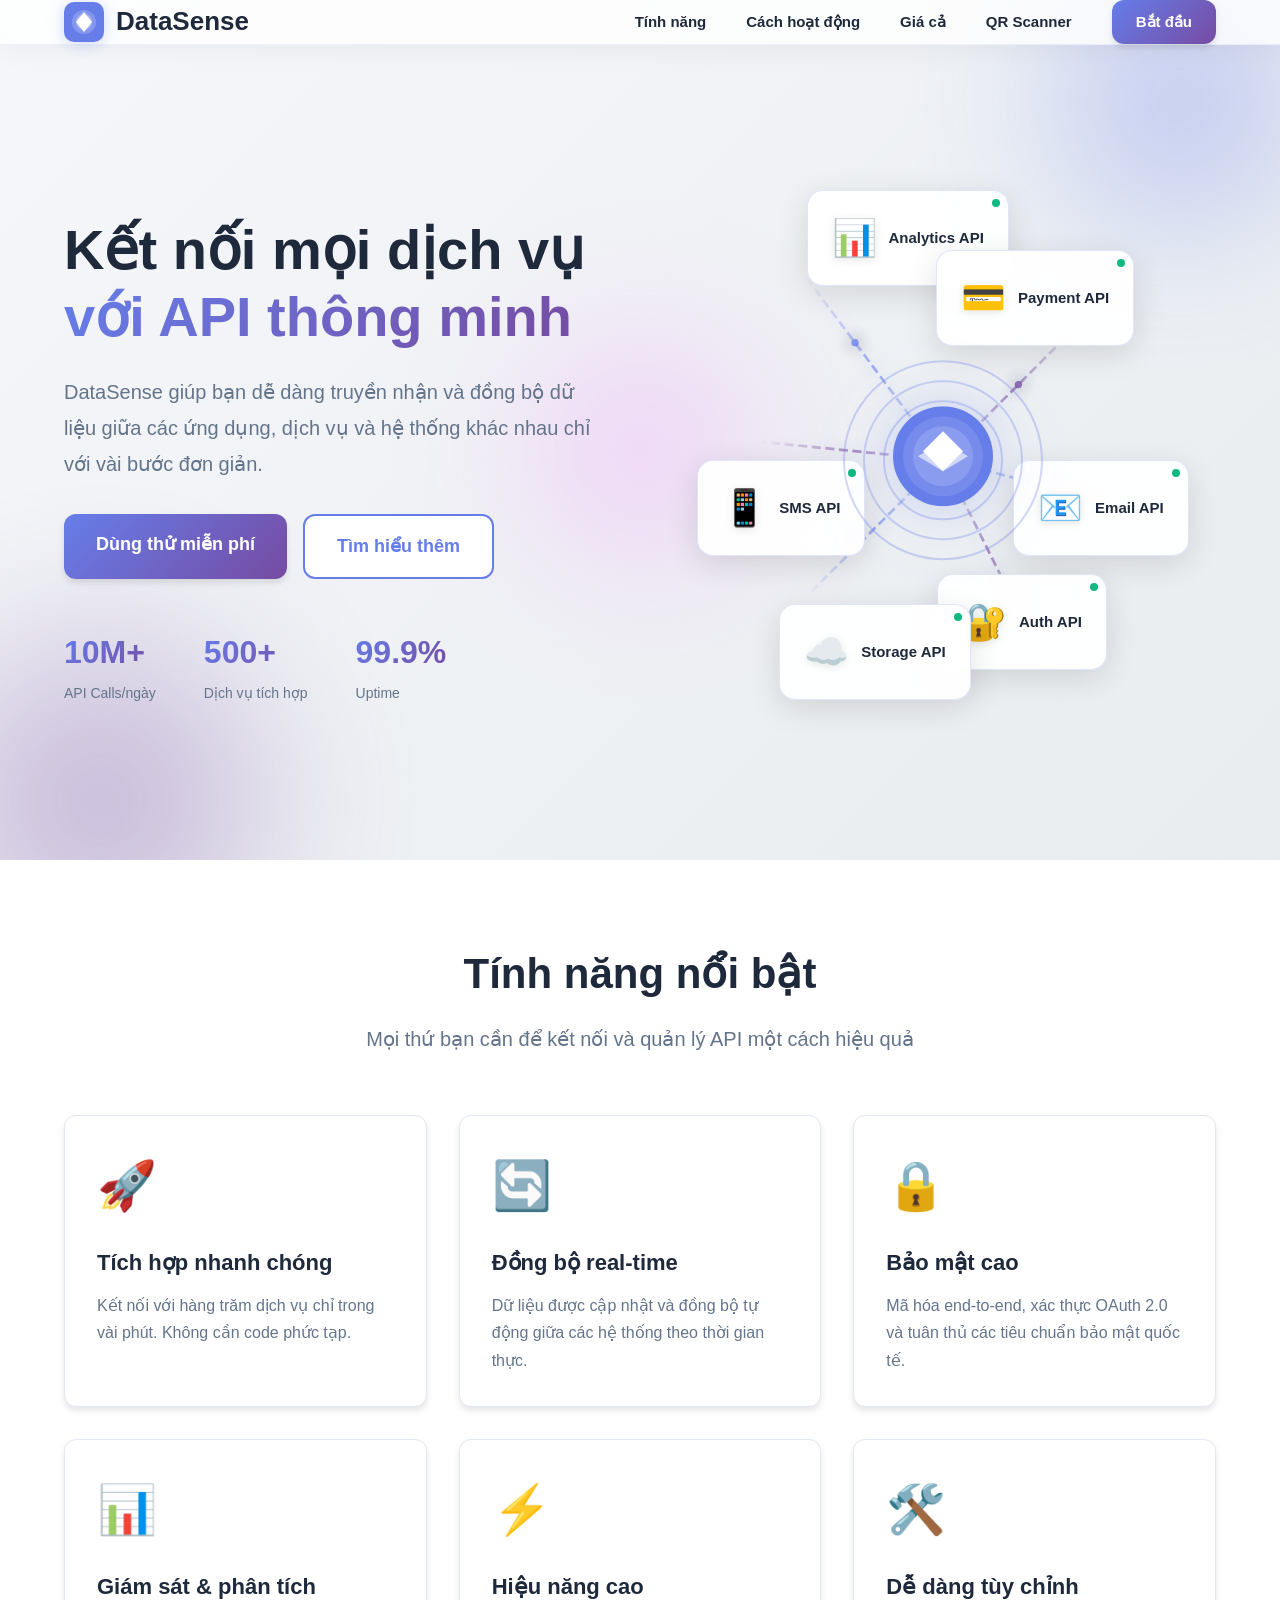
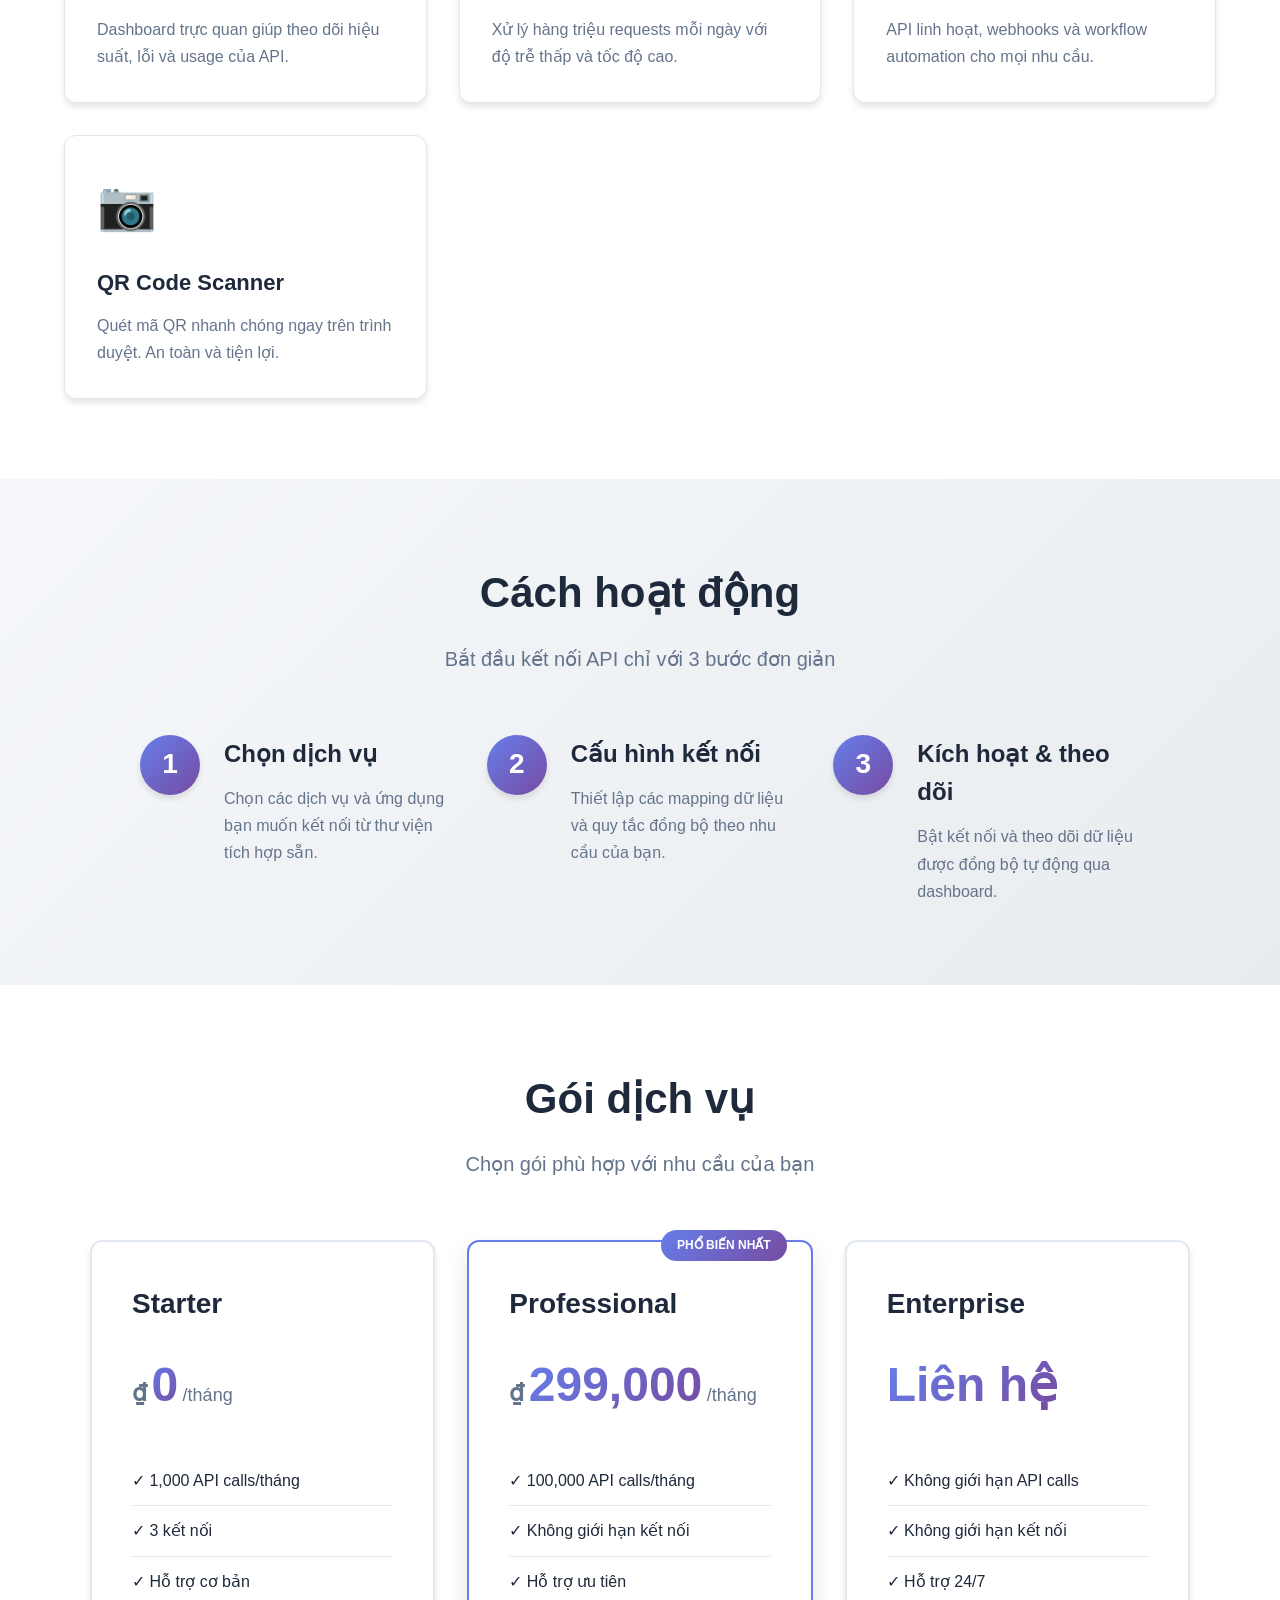
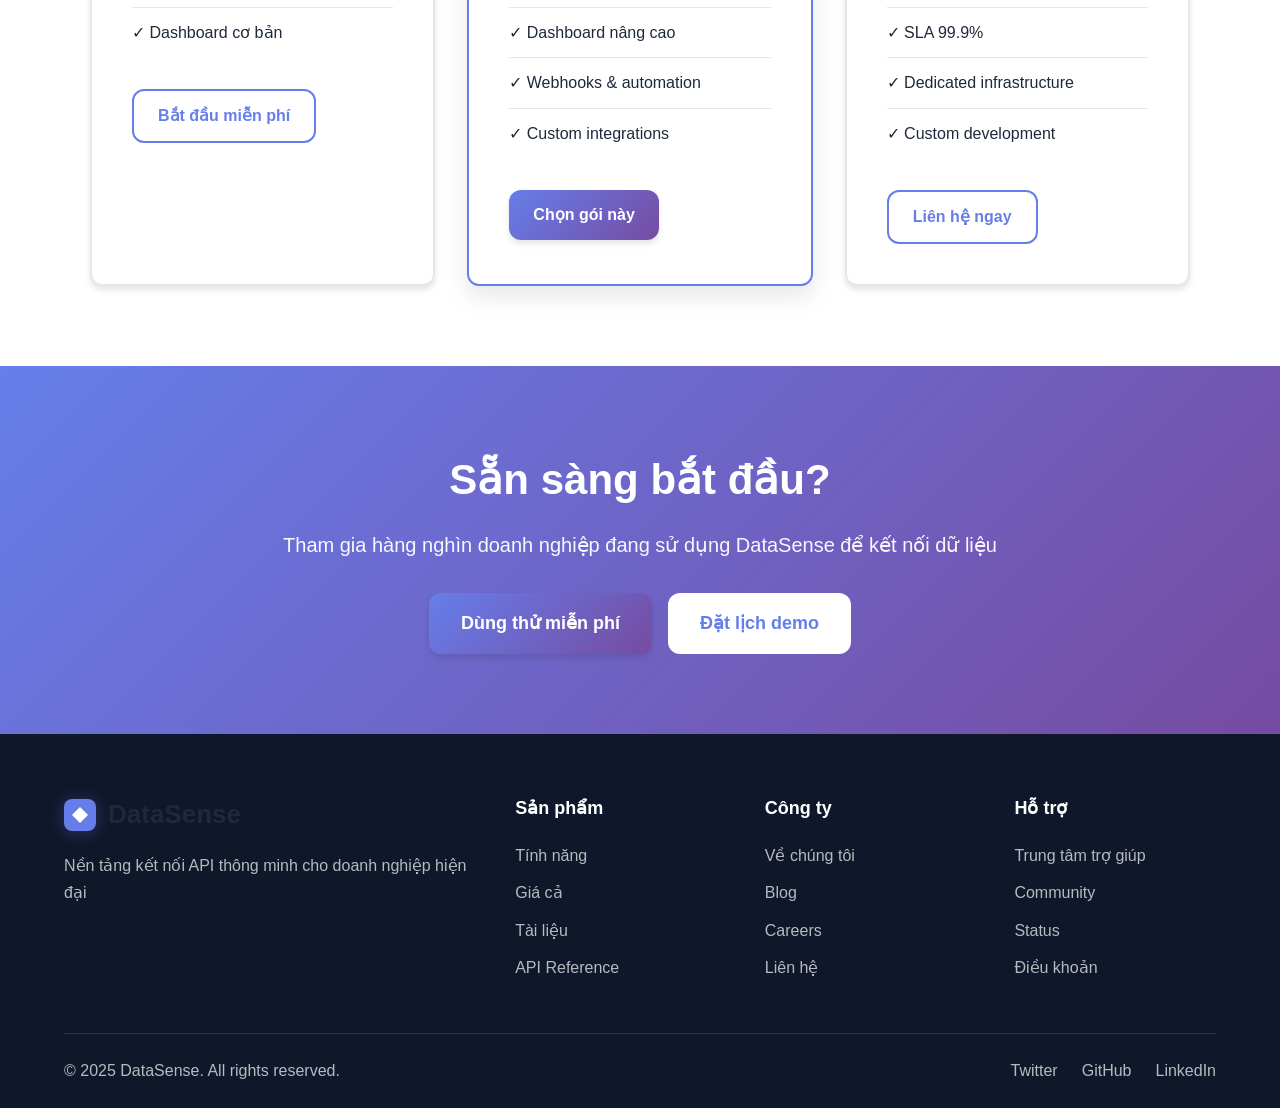
==== commit 76c97866: "Add QR Code Scanner feature New QR Scanner Page: - Created scanner.html with modern, responsive desi" ====
--- a/index.html
+++ b/index.html
@@ -37,6 +37,7 @@
                 <li><a href="#features" class="nav-link">Tính năng</a></li>
                 <li><a href="#how-it-works" class="nav-link">Cách hoạt động</a></li>
                 <li><a href="#pricing" class="nav-link">Giá cả</a></li>
+                <li><a href="scanner.html" class="nav-link">QR Scanner</a></li>
                 <li><a href="#contact" class="btn btn-primary nav-cta">Bắt đầu</a></li>
             </ul>
             <button class="mobile-menu-toggle" aria-label="Menu">
@@ -220,6 +221,11 @@
                     <h3>Dễ dàng tùy chỉnh</h3>
                     <p>API linh hoạt, webhooks và workflow automation cho mọi nhu cầu.</p>
                 </div>
+                <div class="feature-card" onclick="window.location.href='scanner.html'" style="cursor: pointer;">
+                    <div class="feature-icon">📷</div>
+                    <h3>QR Code Scanner</h3>
+                    <p>Quét mã QR nhanh chóng ngay trên trình duyệt. An toàn và tiện lợi.</p>
+                </div>
             </div>
         </div>
     </section>
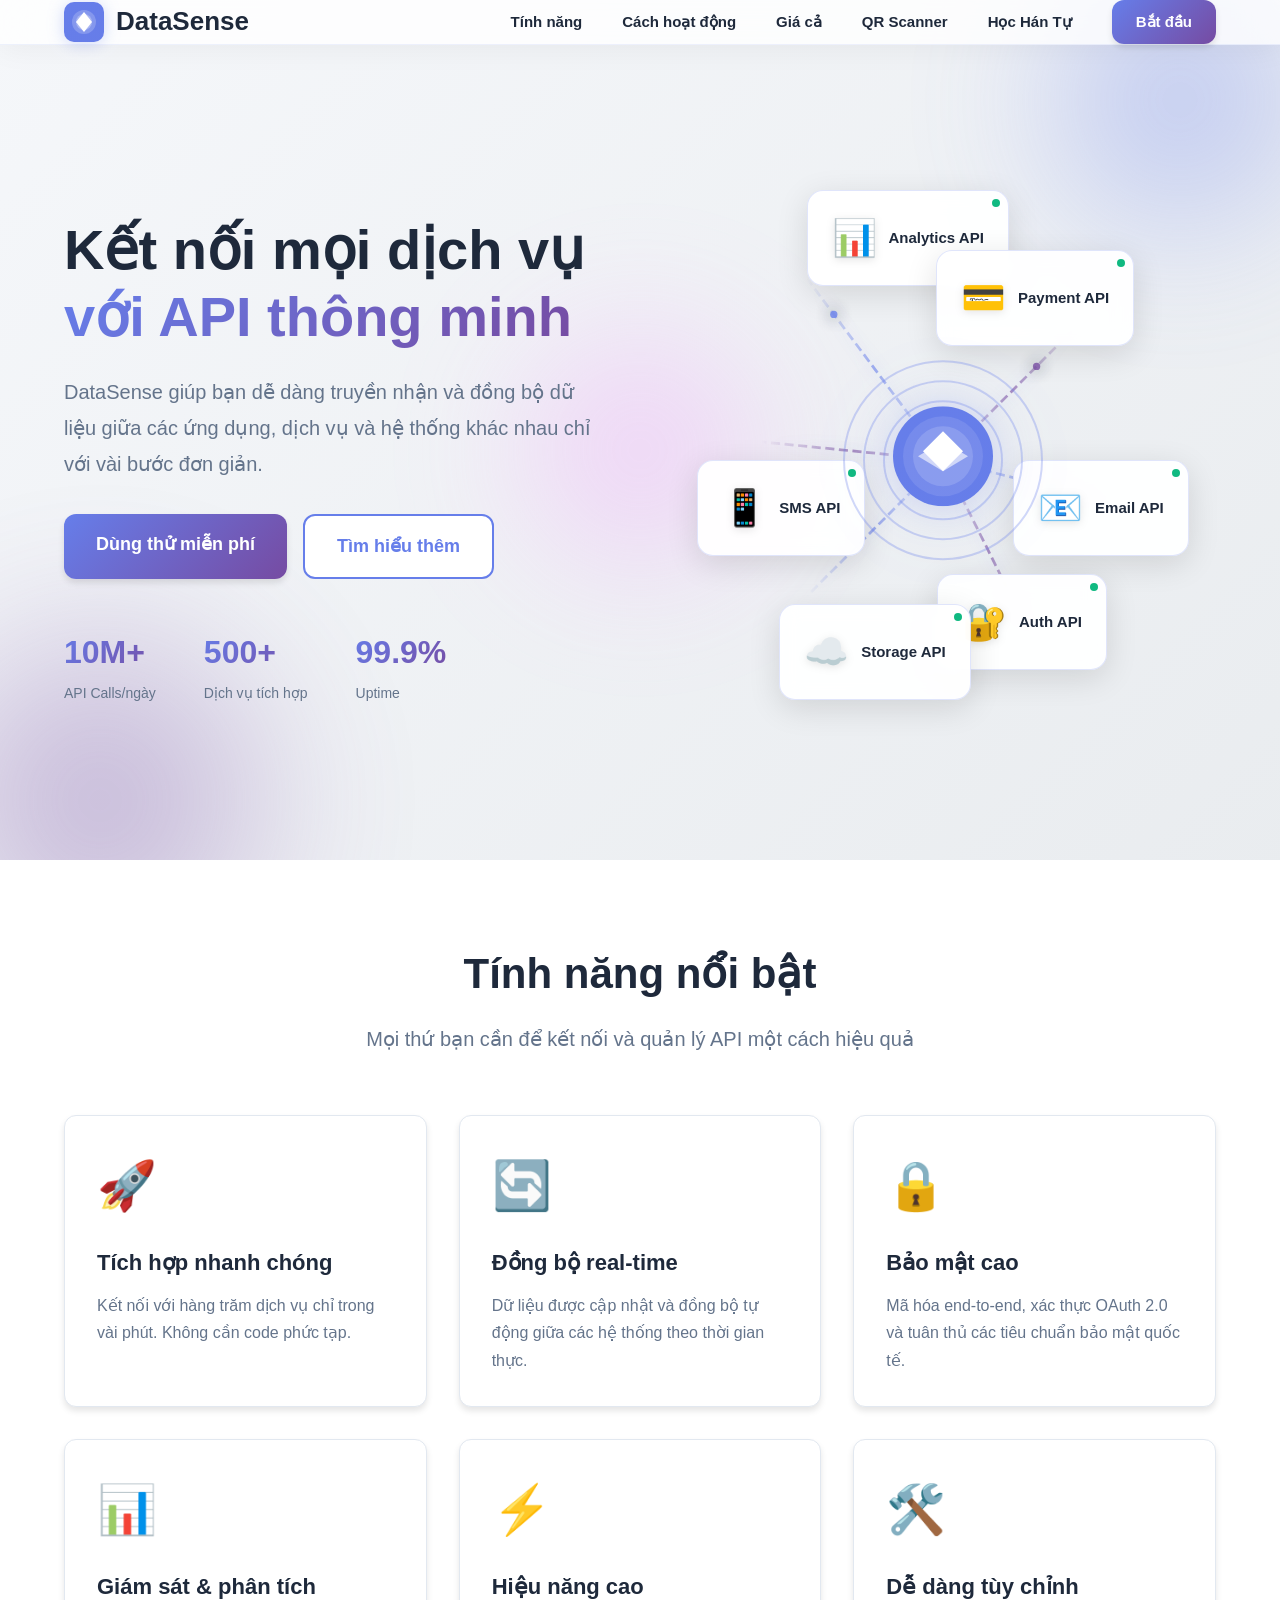
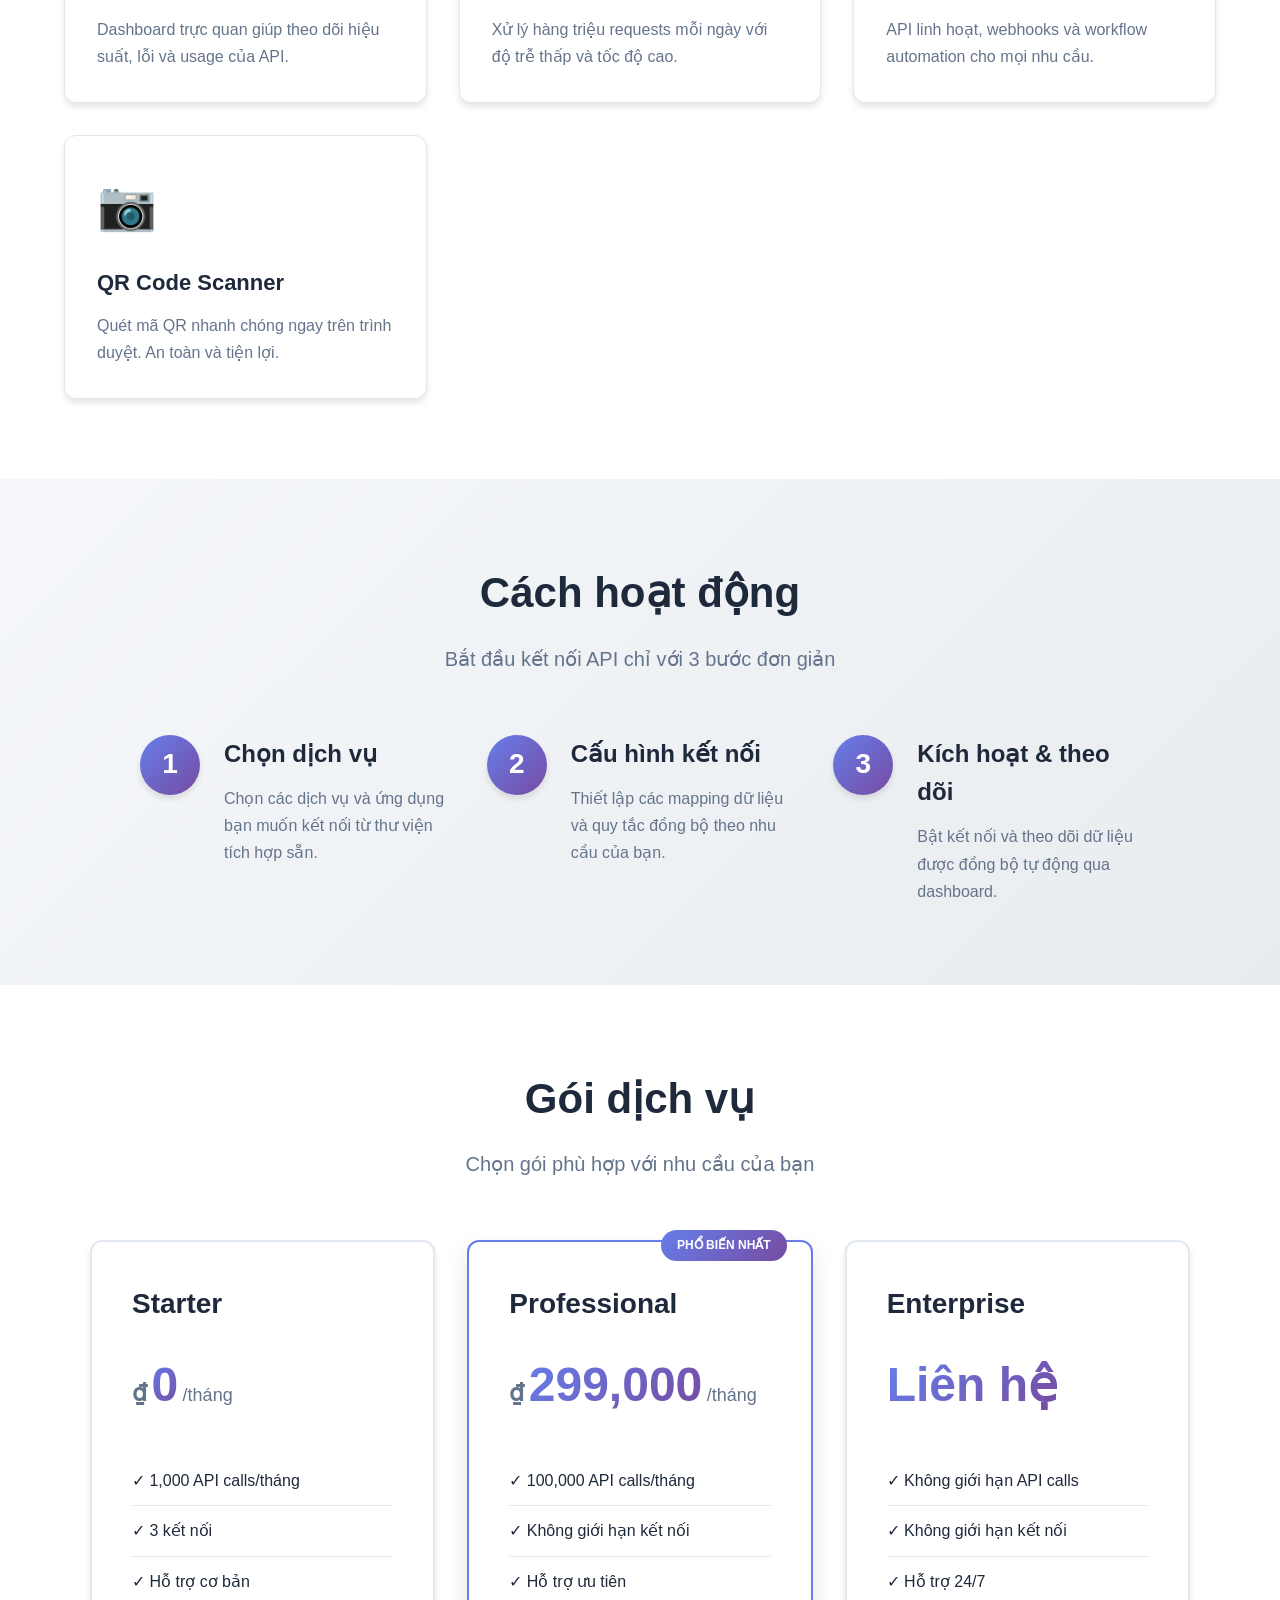
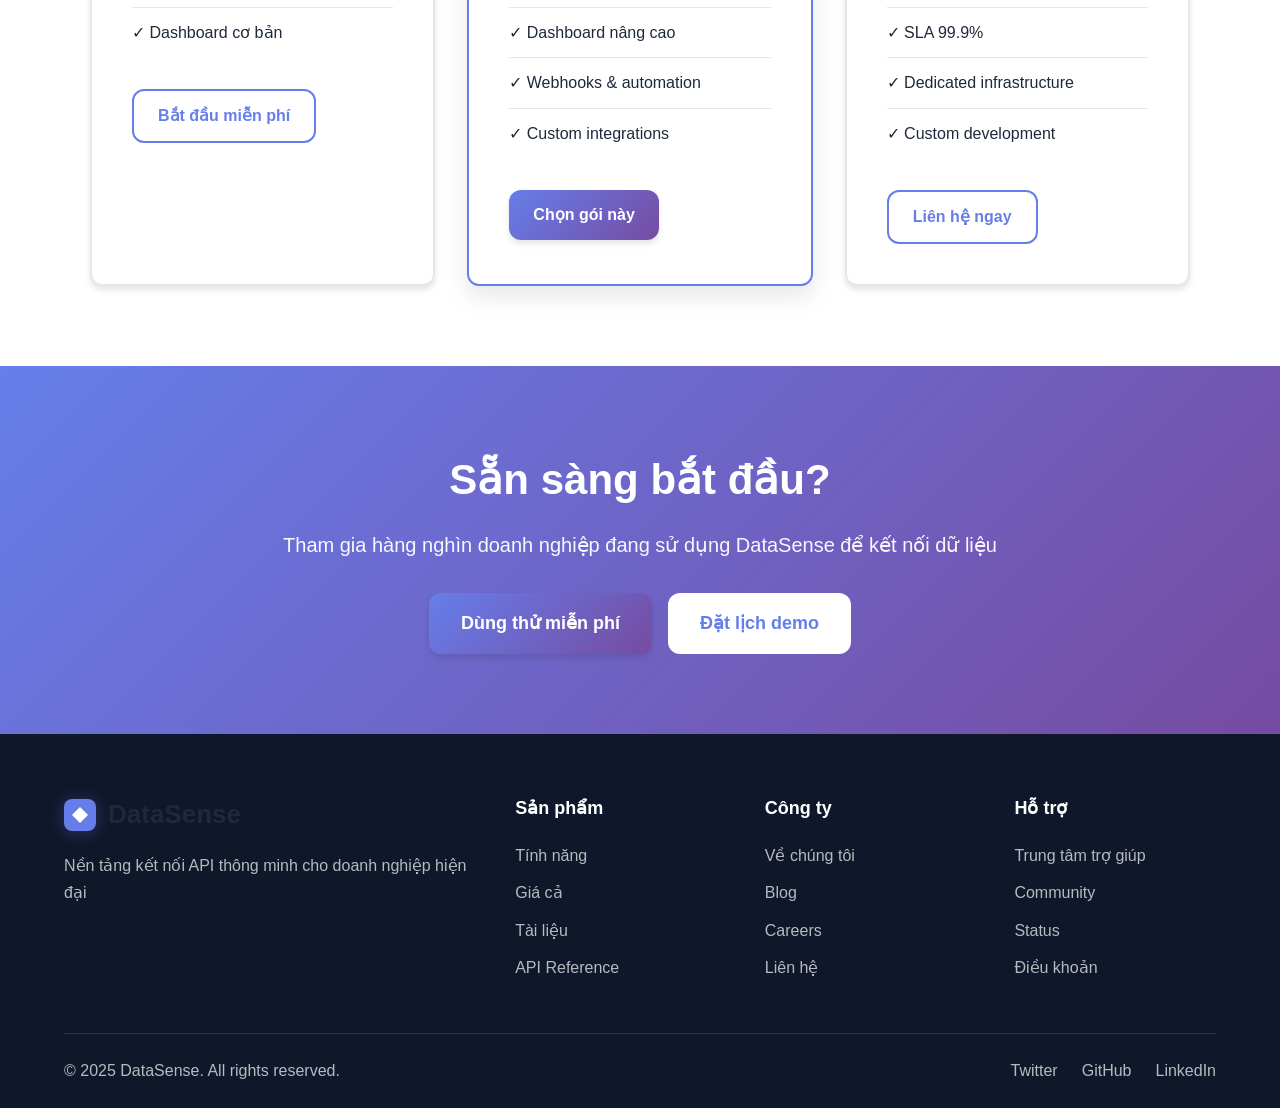
==== commit 8922ba22: "Add Chinese character (Hán tự) learning page New page at chinese-learning.html with: - Flashcard mod" ====
--- a/index.html
+++ b/index.html
@@ -38,6 +38,7 @@
                 <li><a href="#how-it-works" class="nav-link">Cách hoạt động</a></li>
                 <li><a href="#pricing" class="nav-link">Giá cả</a></li>
                 <li><a href="scanner.html" class="nav-link">QR Scanner</a></li>
+                <li><a href="chinese-learning.html" class="nav-link">Học Hán Tự</a></li>
                 <li><a href="#contact" class="btn btn-primary nav-cta">Bắt đầu</a></li>
             </ul>
             <button class="mobile-menu-toggle" aria-label="Menu">
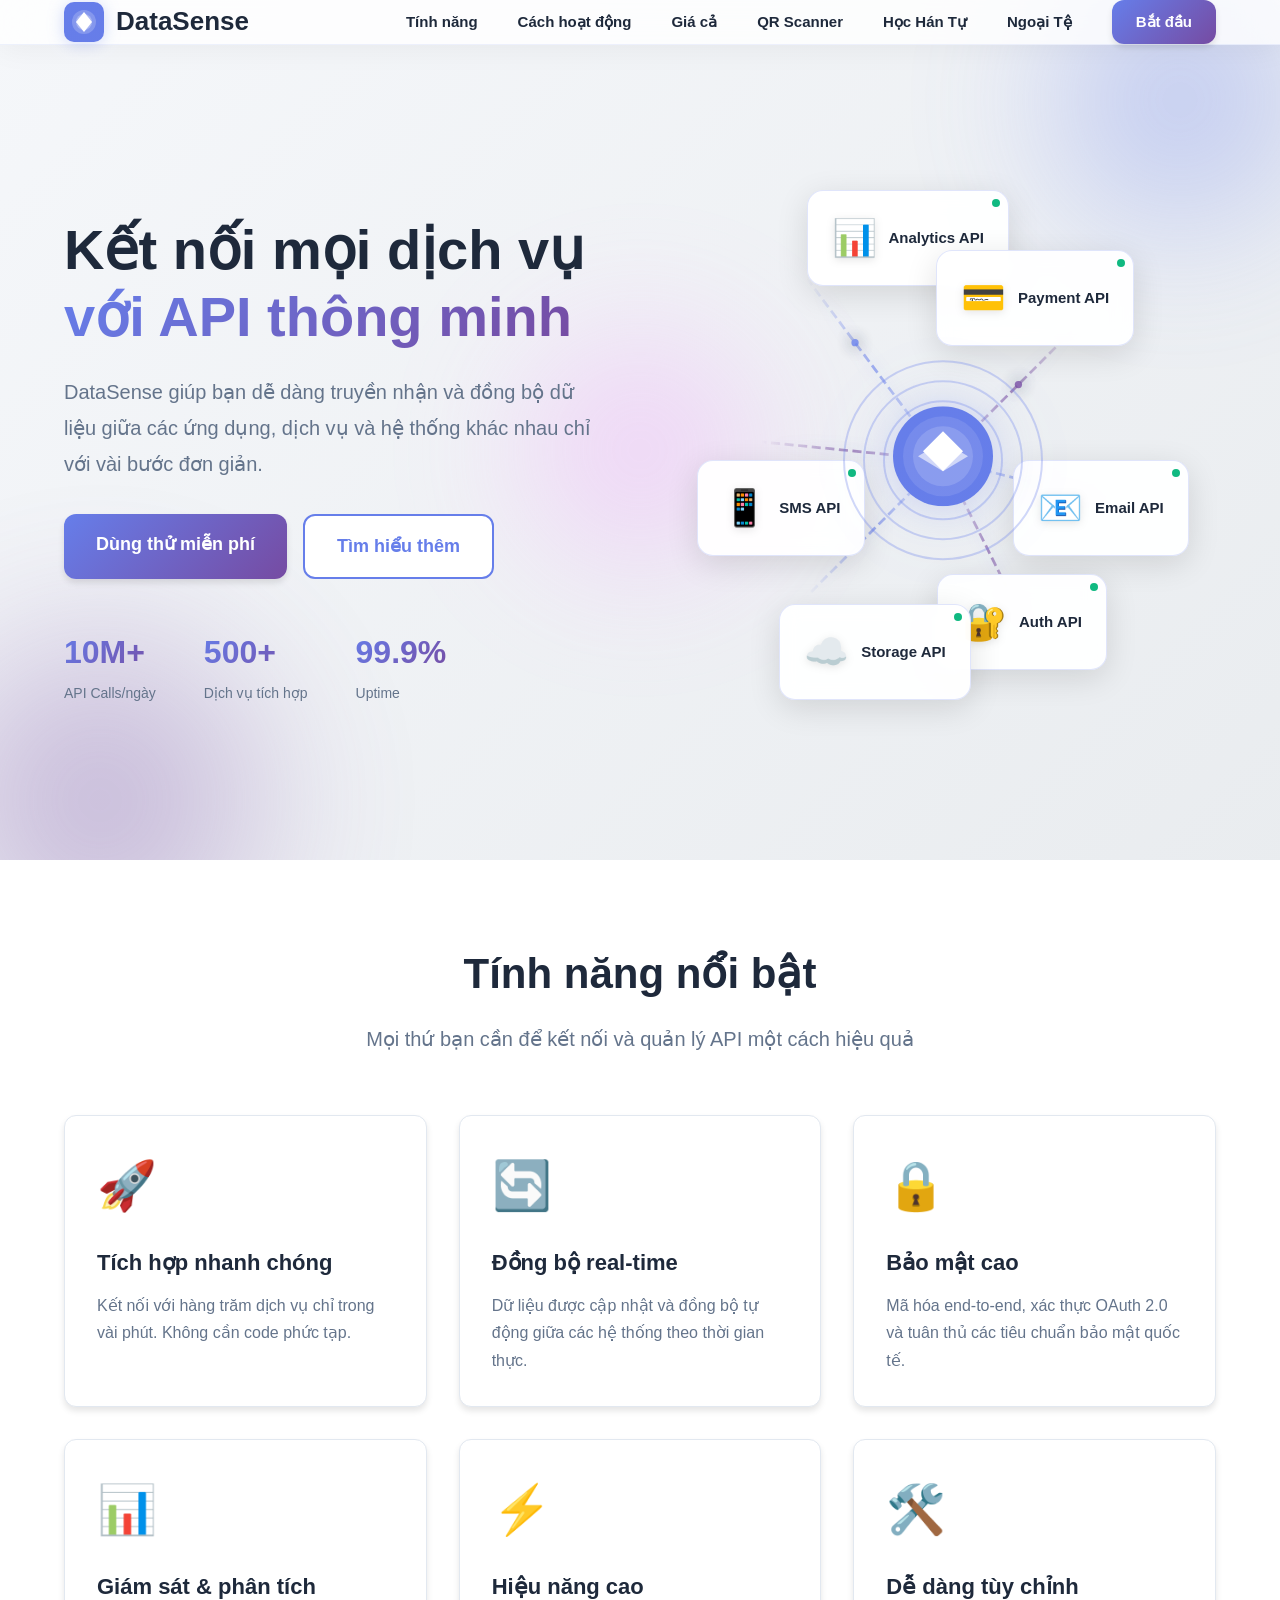
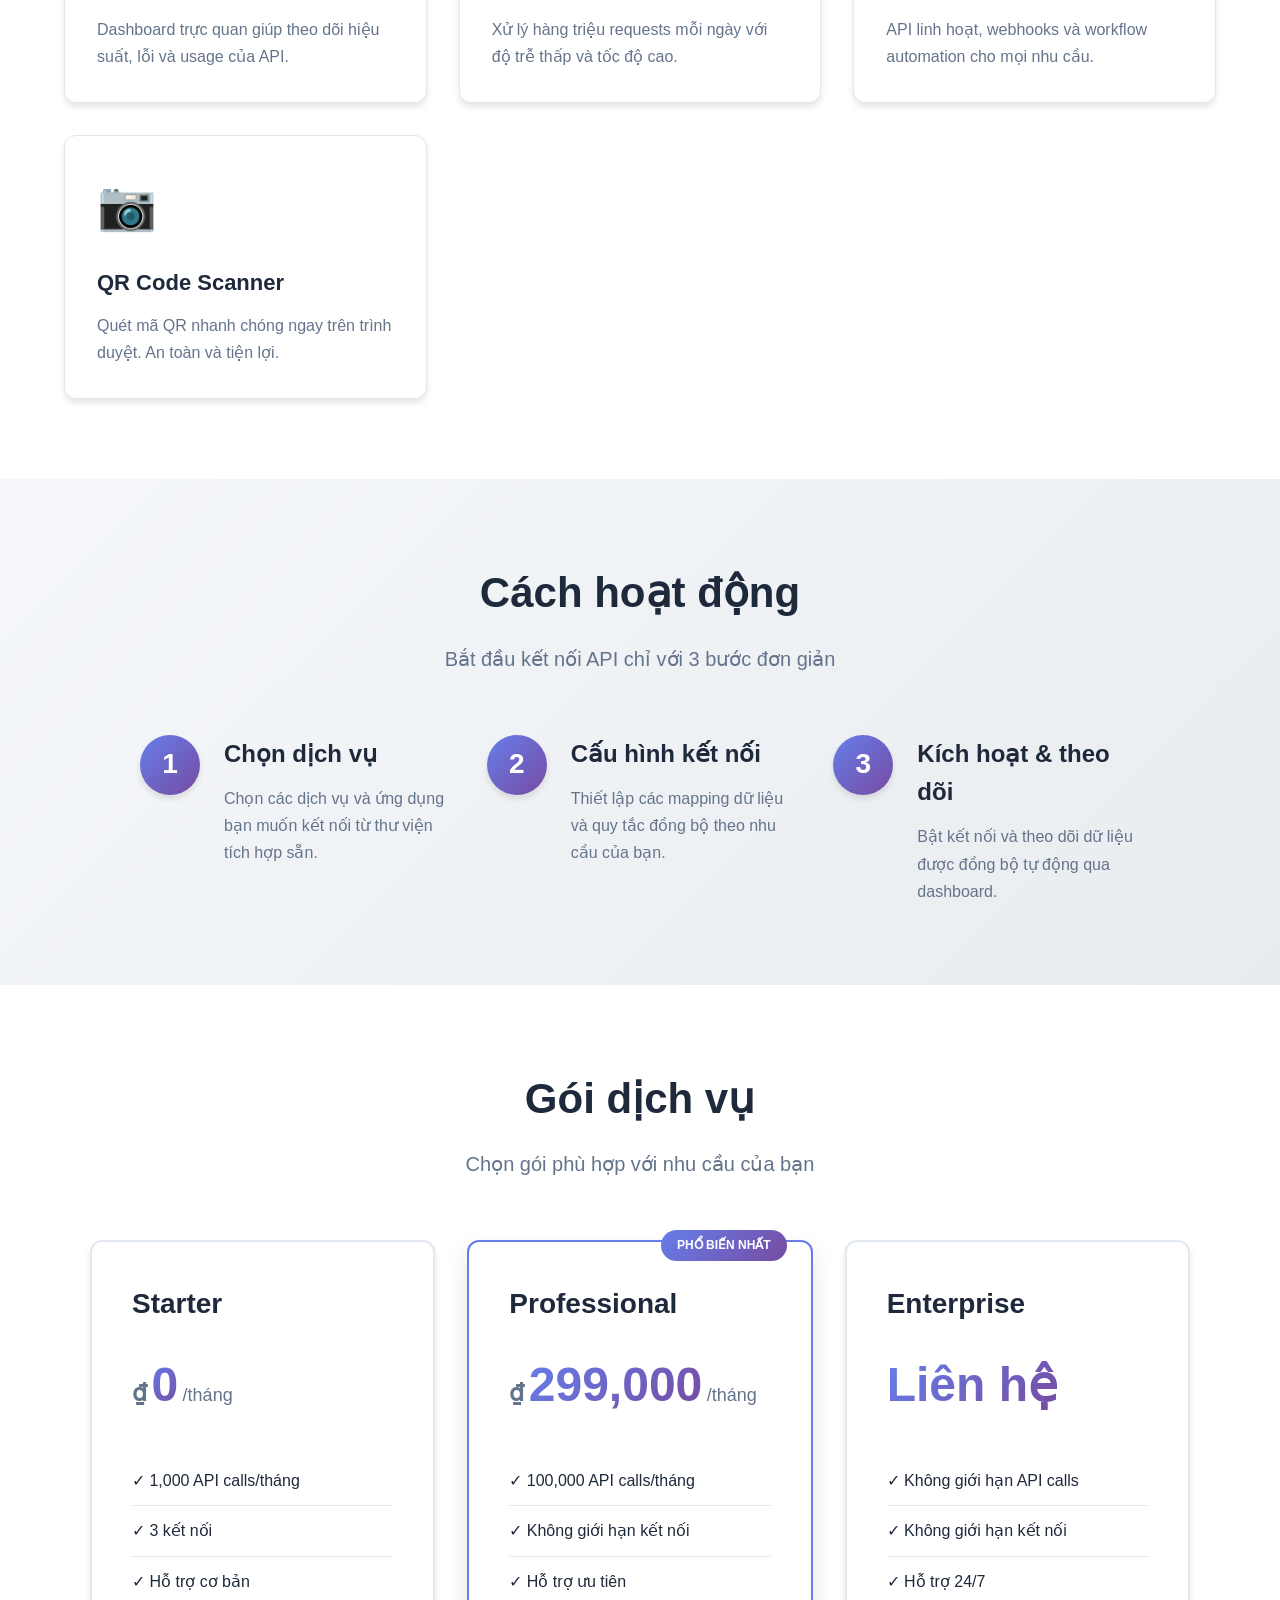
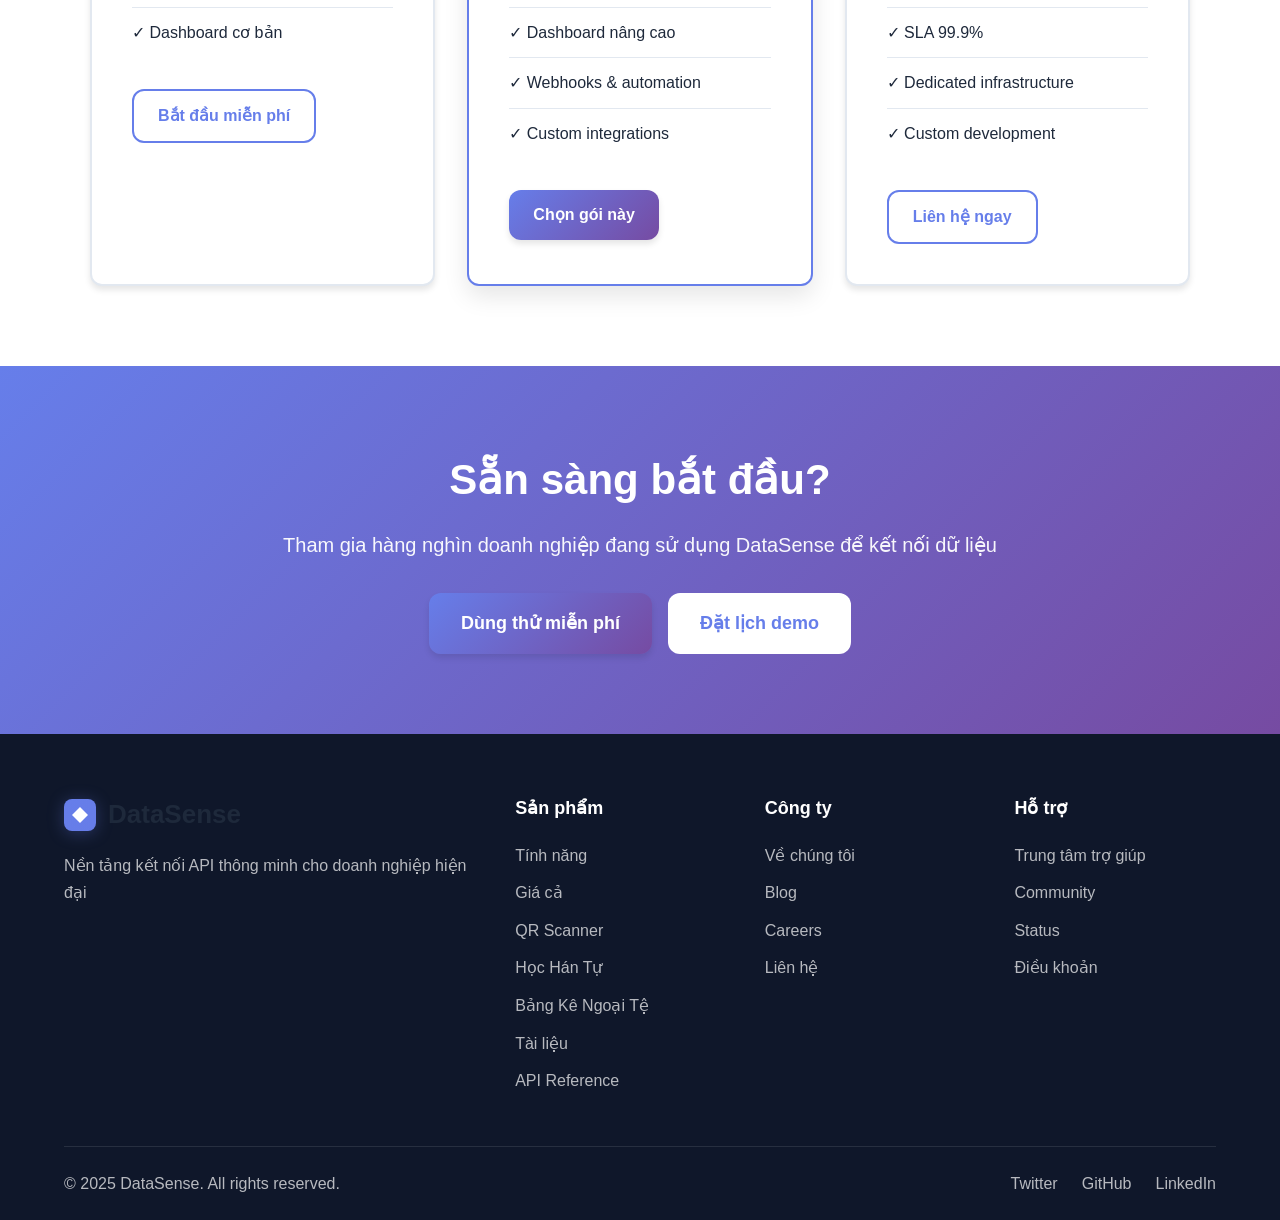
==== commit 50162fc0: "Add currency conversion (Bảng kê ngoại tệ) tool page Ports the provided React mock-up to vanilla HTM" ====
--- a/index.html
+++ b/index.html
@@ -39,6 +39,7 @@
                 <li><a href="#pricing" class="nav-link">Giá cả</a></li>
                 <li><a href="scanner.html" class="nav-link">QR Scanner</a></li>
                 <li><a href="chinese-learning.html" class="nav-link">Học Hán Tự</a></li>
+                <li><a href="currency.html" class="nav-link">Ngoại Tệ</a></li>
                 <li><a href="#contact" class="btn btn-primary nav-cta">Bắt đầu</a></li>
             </ul>
             <button class="mobile-menu-toggle" aria-label="Menu">
@@ -361,6 +362,9 @@
                     <ul>
                         <li><a href="#features">Tính năng</a></li>
                         <li><a href="#pricing">Giá cả</a></li>
+                        <li><a href="scanner.html">QR Scanner</a></li>
+                        <li><a href="chinese-learning.html">Học Hán Tự</a></li>
+                        <li><a href="currency.html">Bảng Kê Ngoại Tệ</a></li>
                         <li><a href="#">Tài liệu</a></li>
                         <li><a href="#">API Reference</a></li>
                     </ul>
